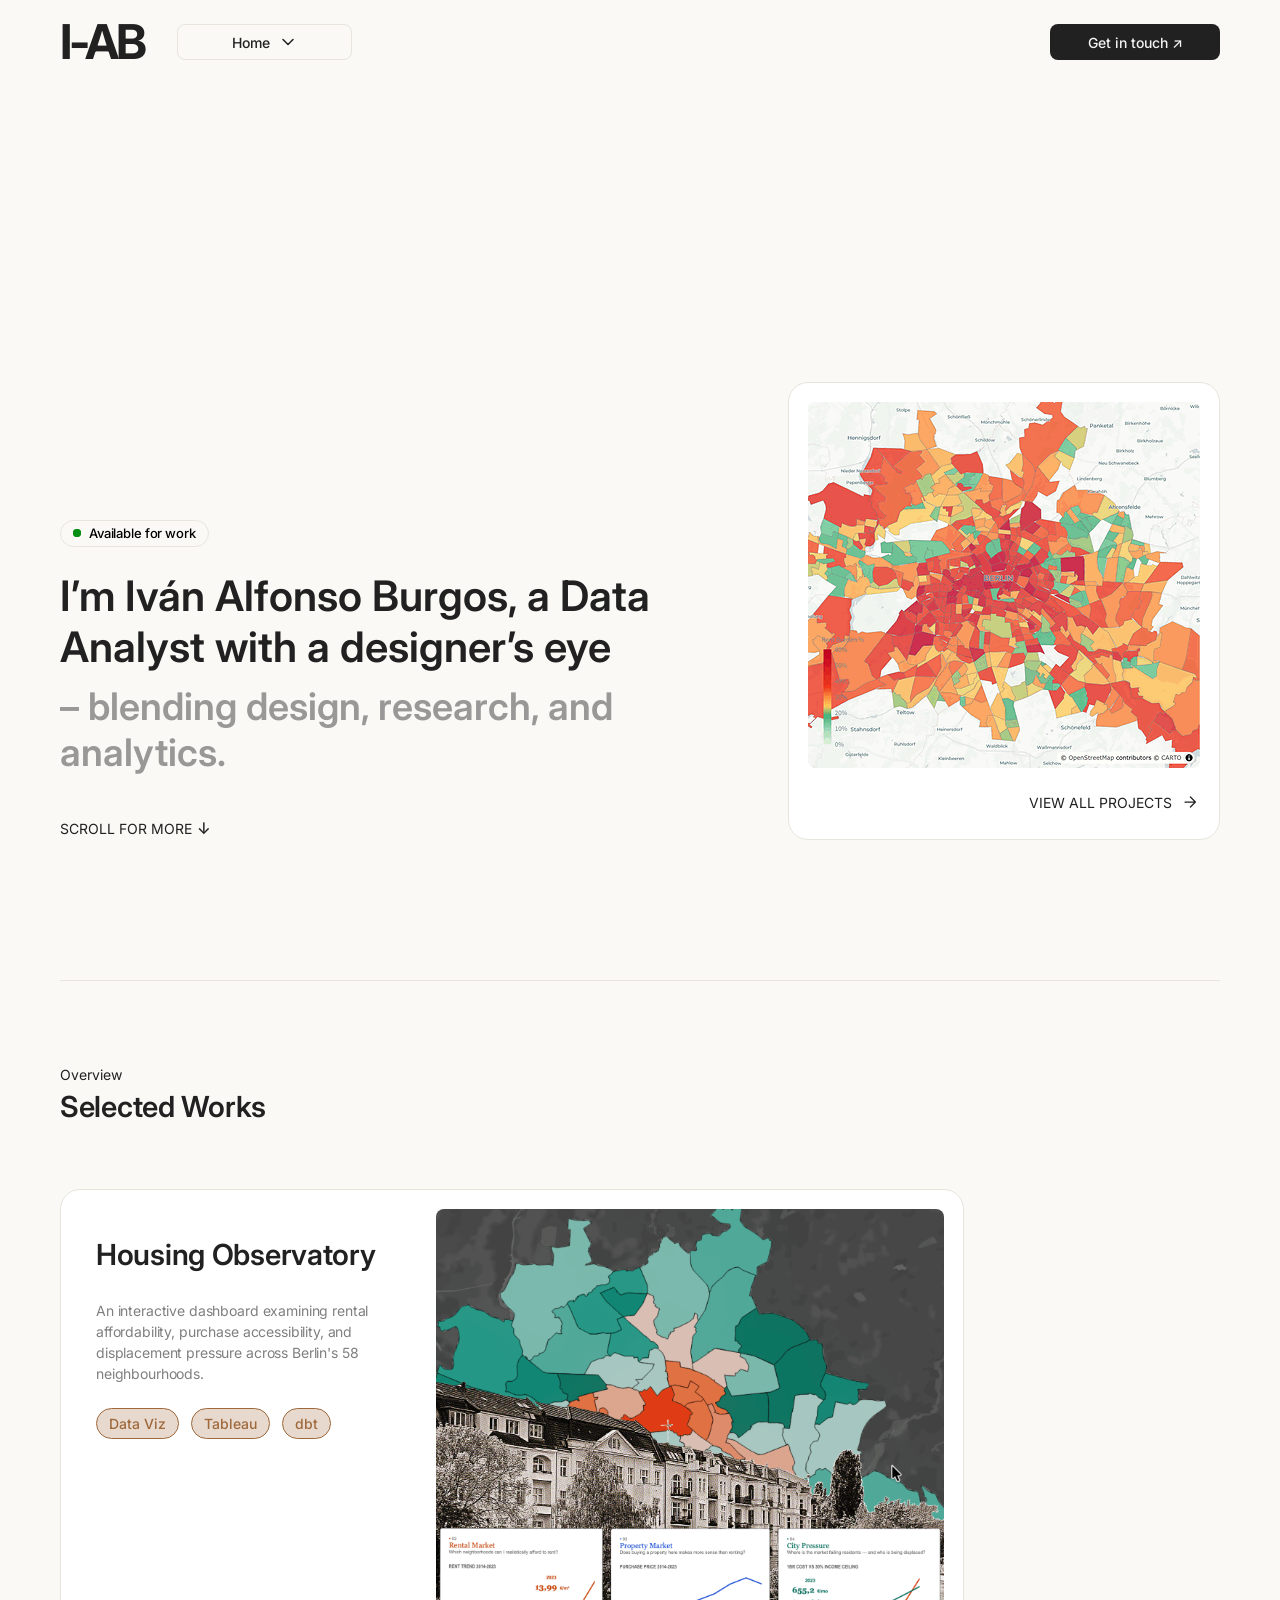
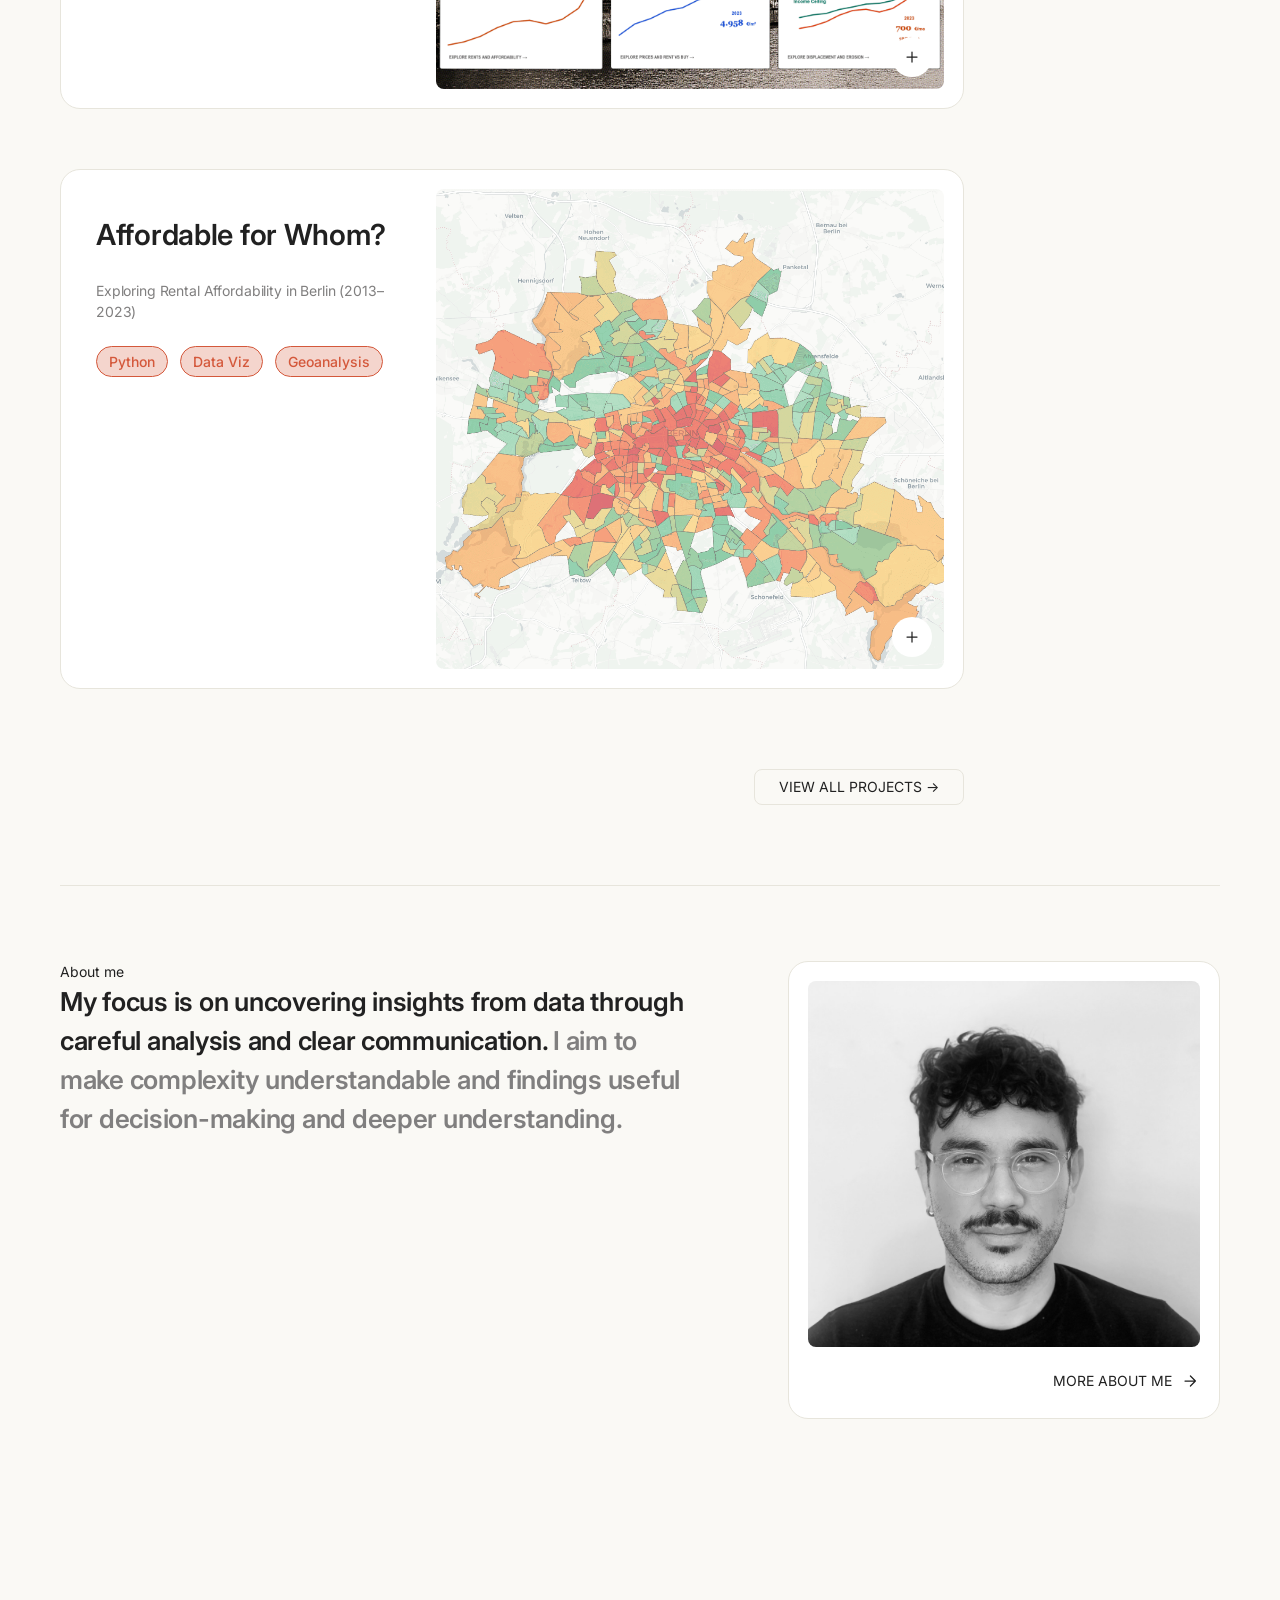
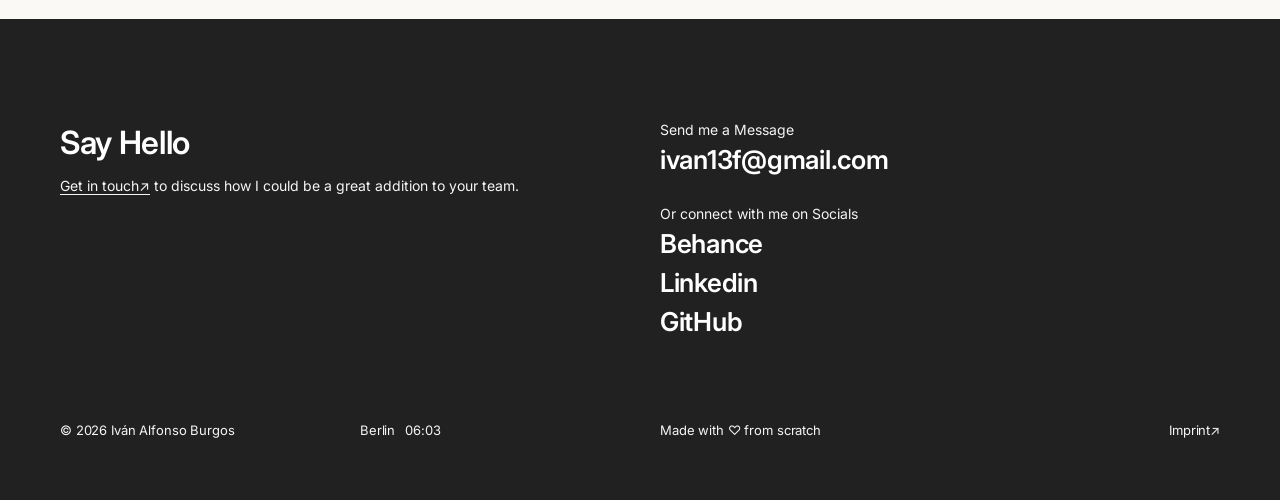
==== index.html @ 605e3576 "Replace the hero GIF with stills from the four data projects The new GIF is 392x366 to fit the hero " ====
<!doctype html>
<html lang="en">
<head>
  <meta charset="utf-8">
  <meta name="viewport" content="width=device-width, initial-scale=1">
  <title>I-AB — Iván Alfonso Burgos</title>
  <meta name="description" content="Portfolio of Iván Alfonso Burgos, a Data Analyst with a designer’s eye — blending design, research, and analytics.">
  <meta property="og:title" content="I-AB — Iván Alfonso Burgos">
  <meta property="og:description" content="Data Analyst with a designer’s eye — blending design, research, and analytics.">
  <meta property="og:image" content="https://www.ivan-alfonsoburgos.com/assets/img/og-image.png">
  <meta name="twitter:card" content="summary_large_image">
  <link rel="icon" href="assets/img/favicon-light.png" media="(prefers-color-scheme: light)">
  <link rel="icon" href="assets/img/favicon-dark.png" media="(prefers-color-scheme: dark)">
  <link rel="apple-touch-icon" href="assets/img/apple-touch-icon.png">
  <link rel="preconnect" href="https://fonts.googleapis.com">
  <link rel="preconnect" href="https://fonts.gstatic.com" crossorigin>
  <link rel="stylesheet" href="https://fonts.googleapis.com/css2?family=Inter:wght@400;500;600;700&display=swap">
  <link rel="stylesheet" href="css/style.css">
  <script>document.documentElement.classList.add("js")</script>
</head>
<body data-page="home" data-nav-appear>
  <div data-nav></div>

  <main>
    <!-- Hero -->
    <section class="wrap hero" aria-label="Introduction">
      <div class="hero__row">
        <div class="hero__text">
          <p class="available" data-appear="down"><span class="available__dot" aria-hidden="true"></span>Available for work</p>

          <div class="hero__copy" data-appear="right">
            <h1 class="t-display">I’m Iván Alfonso Burgos, a Data Analyst with a designer’s eye</h1>
            <p class="ticker" data-ticker>
              <span class="ticker__line">– blending design, research, and analytics.</span>
              <span class="ticker__line">– eager to apply my diverse skillset.</span>
              <span class="ticker__line">– equal parts detail-oriented and big-picture thinker.</span>
              <span class="ticker__line">– passionate about transforming data into visual insights.</span>
            </p>
          </div>

          <a class="scroll-hint" href="#works" data-appear="right"><span>Scroll for more</span><span aria-hidden="true">↓</span></a>
        </div>

        <a class="link-card" href="works.html" data-appear="up">
          <div class="link-card__media">
            <img src="assets/img/hero-projects.gif" alt="Animated preview of project screens" width="392" height="366">
          </div>
          <span class="link-card__label">View all projects
            <svg class="icon" viewBox="0 0 24 24" fill="none" aria-hidden="true"><path d="M6 12h12.5m0 0-6-6m6 6-6 6" stroke="currentColor" stroke-width="1.5" stroke-linecap="round" stroke-linejoin="round"/></svg>
          </span>
        </a>
      </div>
    </section>

    <div class="wrap home-sections" id="works">
      <hr class="rule">

      <!-- Selected works (cards come from js/projects.js) -->
      <section class="home-works" aria-labelledby="works-title">
        <div class="section-title">
          <p class="t-small">Overview</p>
          <h2 class="t-h2" id="works-title">Selected Works</h2>
        </div>
        <div class="project-list" data-project-list></div>
        <div class="project-list__more"><a class="btn btn--outline" href="works.html">View all projects →</a></div>
      </section>

      <!-- About teaser -->
      <section class="home-about" aria-labelledby="about-title">
        <hr class="rule">
        <div class="home-about__row">
          <div class="home-about__text" data-reveal>
            <p class="t-small" id="about-title">About me</p>
            <p class="t-lead c-muted"><span class="c-ink">My focus is on uncovering insights from data through careful analysis and clear communication.</span> I aim to make complexity understandable and findings useful for decision-making and deeper understanding.</p>
          </div>
          <a class="link-card" href="about.html" data-reveal="left">
            <div class="link-card__media">
              <img src="assets/img/about-card.jpg" alt="Iván at work" width="1024" height="932" loading="lazy">
            </div>
            <span class="link-card__label">More about me
              <svg class="icon" viewBox="0 0 24 24" fill="none" aria-hidden="true"><path d="M6 12h12.5m0 0-6-6m6 6-6 6" stroke="currentColor" stroke-width="1.5" stroke-linecap="round" stroke-linejoin="round"/></svg>
            </span>
          </a>
        </div>
      </section>
    </div>
  </main>

  <div data-footer></div>

  <script src="js/projects.js"></script>
  <script src="js/site.js"></script>
</body>
</html>
---- css/style.css ----
/* ==========================================================================
   I-AB portfolio — rebuilt from the Framer site
   Breakpoints match Framer: desktop ≥1024 · tablet 810–1023 · phone <810
   ========================================================================== */

:root {
  /* Colour tokens (taken from the Framer project) */
  --bg: #faf9f5;
  --surface: #ffffff;
  --ink: #212121;
  --muted: #807f7f;
  --soft: #999897;
  --line: #e7e5dc;
  --hover: #f1efe9;
  --active: #f2f0ea;
  --fact: #f4f4f4;
  --trigger-hover: #f5f5f5;
  --footer: #212121;
  --footer-ink: #f5f5f5;
  --green: #058f13;

  /* Layout */
  --max: 1440px;
  --gutter: 60px;
  --nav-h: 84px;

  /* Motion — the exact curves Framer uses on this site */
  --ease-appear: cubic-bezier(0.44, 0, 0.56, 1); /* page-load slide-ins, 0.6s */
  --ease-reveal: cubic-bezier(0.12, 0.23, 0.5, 1); /* scroll reveals, 0.8s */
  --ease-spring: cubic-bezier(0.34, 1.4, 0.64, 1); /* ≈ spring {duration .4, bounce .2} */

  --shadow-card:
    0.3px 0.3px 0.43px -1.25px rgba(0, 0, 0, 0.18),
    1.14px 1.14px 1.62px -2.5px rgba(0, 0, 0, 0.16),
    5px 5px 7.07px -3.75px rgba(0, 0, 0, 0.06);
  --shadow-card-lg:
    0.59px 0.3px 0.66px -0.75px rgba(0, 0, 0, 0.18),
    1.61px 0.81px 1.8px -1.5px rgba(0, 0, 0, 0.18),
    3.54px 1.77px 3.96px -2.25px rgba(0, 0, 0, 0.17),
    7.87px 3.93px 8.8px -3px rgba(0, 0, 0, 0.14),
    20px 10px 22.36px -3.75px rgba(0, 0, 0, 0.06);
  --shadow-menu: 0 10px 20px rgba(0, 0, 0, 0.05);

  --font: "Inter", "Inter Placeholder", system-ui, -apple-system, "Segoe UI", sans-serif;
  --serif: Georgia, "Times New Roman", serif;
}

@media (max-width: 1023.98px) {
  :root { --gutter: 30px; }
}
@media (max-width: 809.98px) {
  :root { --gutter: 16px; }
}

/* ---------- Base ---------- */
*,
*::before,
*::after { box-sizing: border-box; }

/* clip (not hidden) so off-screen reveal start positions never widen the page and sticky still works */
html { -webkit-text-size-adjust: 100%; scroll-behavior: smooth; overflow-x: clip; }
body {
  margin: 0;
  background: var(--bg);
  color: var(--ink);
  font-family: var(--font);
  font-size: 16px;
  line-height: 1.5;
  -webkit-font-smoothing: antialiased;
  -moz-osx-font-smoothing: grayscale;
  overflow-x: clip;
}
/* height: auto keeps proportions when max-width shrinks an image that has width/height attributes */
img, video { display: block; max-width: 100%; height: auto; }
[hidden] { display: none !important; }
a { color: inherit; }
p, h1, h2, h3, h4, ul, ol { margin: 0; }
button { font: inherit; color: inherit; }
:focus-visible { outline: 2px solid var(--ink); outline-offset: 3px; border-radius: 4px; }

.wrap {
  width: 100%;
  max-width: var(--max);
  margin: 0 auto;
  padding: 0 var(--gutter);
}
.sr-only {
  position: absolute; width: 1px; height: 1px; padding: 0; margin: -1px;
  overflow: hidden; clip: rect(0 0 0 0); white-space: nowrap; border: 0;
}

/* ---------- Type scale ---------- */
.t-display { font-size: 42px; line-height: 1.2; font-weight: 600; }
.t-page    { font-size: 32px; line-height: 1.5; font-weight: 600; letter-spacing: -0.01em; }
.t-h2      { font-size: 29px; line-height: 1.5; font-weight: 600; letter-spacing: -0.01em; }
.t-lead    { font-size: 26px; line-height: 1.5; font-weight: 600; letter-spacing: -0.01em; }
.t-body    { font-size: 16px; line-height: 1.5; }
.t-small   { font-size: 14px; line-height: 1.5; }
.t-xs      { font-size: 13px; line-height: 1.5; letter-spacing: -0.01em; }
.c-ink     { color: var(--ink); }
.c-muted   { color: var(--muted); }
.c-soft    { color: var(--soft); }

/* ---------- Buttons ---------- */
.btn {
  display: inline-flex;
  align-items: center;
  justify-content: center;
  gap: 8px;
  height: 36px;
  padding: 0 24px;
  border-radius: 8px;
  font-size: 14px;
  line-height: 1.5;
  text-decoration: none;
  white-space: nowrap;
  transition: background-color 0.25s ease, box-shadow 0.4s var(--ease-spring), color 0.25s ease;
}
.btn--dark { min-width: 170px; background: var(--ink); color: #f4f4f4; font-weight: 500; }
.btn--dark:hover { background: #3a3a3a; }
.btn--outline { border: 1px solid var(--line); color: var(--ink); background: transparent; text-transform: uppercase; }
.btn--outline:hover { background: var(--surface); }
.btn--lg { height: 50px; }
.btn .icon { width: 20px; height: 20px; flex: none; }

.chips { display: flex; flex-wrap: wrap; gap: 12px; }
.chip {
  display: inline-flex;
  align-items: center;
  padding: 4px 12px;
  border-radius: 16px;
  border: 1px solid var(--accent);
  background: color-mix(in srgb, var(--accent) 25%, transparent);
  color: var(--accent);
  font-size: 14px;
  line-height: 1.5;
  font-weight: 500;
  white-space: nowrap;
}

/* ==========================================================================
   NAV — two levels: (Home · About · Selected Works) › (project)
   ========================================================================== */
.nav {
  position: fixed;
  inset: 0 0 auto 0;
  z-index: 50;
  background: var(--bg);
}
.nav__inner {
  max-width: var(--max);
  margin: 0 auto;
  height: var(--nav-h);
  padding: 0 var(--gutter);
  display: flex;
  align-items: center;
  justify-content: space-between;
  gap: 24px;
}
.nav__left { display: flex; align-items: center; gap: 30px; min-width: 0; }
.logo {
  font-size: 48px;
  line-height: 1;
  font-weight: 700;
  letter-spacing: -0.06em;
  text-decoration: none;
  color: var(--ink);
  padding-right: 3px;
}
.crumbs { display: flex; align-items: center; gap: 10px; min-width: 0; }
.crumb-sep { width: 20px; height: 20px; color: var(--muted); transform: rotate(-90deg); flex: none; }

.dd { position: relative; }
.dd__trigger {
  display: inline-flex;
  align-items: center;
  justify-content: center;
  gap: 8px;
  height: 36px;
  min-width: 175px;
  padding: 4px 24px;
  border: 0.5px solid var(--line);
  border-radius: 8px;
  background: var(--bg);
  font-size: 14px;
  line-height: 1.5;
  font-weight: 500;
  color: var(--ink);
  cursor: pointer;
  white-space: nowrap;
  transition: background-color 0.2s ease;
}
.dd--project .dd__trigger { min-width: 235px; }
.dd__trigger:hover,
.dd.is-open .dd__trigger { background: var(--trigger-hover); }
.dd__label { overflow: hidden; text-overflow: ellipsis; }
.dd__chev { width: 20px; height: 20px; flex: none; transition: transform 0.45s var(--ease-spring); }
.dd.is-open .dd__chev { transform: rotate(180deg); }

/* The panel sits 10px under the trigger; its padding-top is an invisible
   hover bridge so the menu doesn't close while the pointer travels down. */
.dd__panel {
  position: absolute;
  top: 100%;
  left: 0;
  min-width: 100%;
  padding-top: 10px;
  opacity: 0;
  visibility: hidden;
  transform: translateY(-4px);
  transform-origin: 50% 0;
  transition: opacity 0.25s ease, transform 0.3s var(--ease-appear), visibility 0s linear 0.3s;
  z-index: 2;
}
.dd.is-open .dd__panel {
  opacity: 1;
  visibility: visible;
  transform: none;
  transition: opacity 0.25s ease, transform 0.3s var(--ease-appear), visibility 0s;
}
.dd__menu {
  display: flex;
  flex-direction: column;
  gap: 16px;
  padding: 24px 16px;
  border-radius: 10px;
  background: var(--surface);
  box-shadow: var(--shadow-menu);
}
.dd--project .dd__menu { gap: 10px; padding: 16px 8px; }
.dd__item {
  display: flex;
  align-items: center;
  justify-content: center;
  min-height: 36px;
  padding: 4px 12px;
  border-radius: 8px;
  font-size: 14px;
  line-height: 1.5;
  font-weight: 500;
  text-align: center;
  text-decoration: none;
  color: var(--ink);
  background: var(--surface);
  transition: background-color 0.2s ease;
}
.dd__item:hover { background: var(--bg); }
.dd__item[aria-current="page"] { background: var(--active); }
/* Project sub-list inside the first dropdown: only used on phones */
.dd__sub { display: none; }

@media (max-width: 809.98px) {
  .nav__cta, .crumb-sep, .dd--project { display: none; }
  .nav__inner { padding: 0 16px; }
  .crumbs { margin-left: auto; }
  .nav__left { flex: 1; justify-content: space-between; gap: 12px; }
  .dd--main .dd__panel { left: auto; right: 0; }
  .dd__sub {
    display: flex;
    flex-direction: column;
    gap: 6px;
    margin-top: -4px;
    padding-top: 12px;
    border-top: 1px solid var(--line);
  }
  .dd__sub .dd__item { min-height: 32px; font-weight: 400; color: var(--muted); }
  .dd__sub .dd__item[aria-current="page"] { color: var(--ink); font-weight: 500; }
  .dd--main .dd__menu { min-width: 230px; }
}

/* ==========================================================================
   Motion: page-load "appear" and scroll "reveal"
   Only active when JS runs (html.js) so content never hides without it.
   ========================================================================== */
.js [data-appear] {
  opacity: 0.001;
  transition: opacity 0.6s var(--ease-appear), transform 0.6s var(--ease-appear);
}
.js [data-appear="down"] { transform: translateY(-150px); }  /* falls in from above */
.js [data-appear="right"] { transform: translateX(-150px); } /* slides in from the left */
.js [data-appear="up"] { transform: translateY(150px); opacity: 1; } /* rises from below, no fade */
.js [data-appear].is-in { opacity: 1; transform: none; }

.js [data-reveal] {
  opacity: 0;
  transform: translateY(150px);
  transition: opacity 0.8s var(--ease-reveal), transform 0.8s var(--ease-reveal);
}
.js [data-reveal="left"] { transform: translateX(150px); }
.js [data-reveal].is-in { opacity: 1; transform: none; }

@media (prefers-reduced-motion: reduce) {
  html { scroll-behavior: auto; }
  .js [data-appear], .js [data-reveal] { opacity: 1 !important; transform: none !important; transition: none !important; }
  *, *::before, *::after { animation-duration: 0.001ms !important; animation-iteration-count: 1 !important; }
}

/* ==========================================================================
   HOME
   ========================================================================== */
.hero {
  min-height: 100vh;
  min-height: 100svh;
  display: flex;
  align-items: flex-end;
  padding-top: calc(var(--nav-h) + 40px);
  padding-bottom: 60px;
}
.hero__row {
  display: flex;
  align-items: flex-end;
  justify-content: space-between;
  gap: 40px;
  width: 100%;
}
.hero__text { display: flex; flex-direction: column; gap: 24px; flex: 0 1 653px; min-width: 0; }
.hero__copy { display: flex; flex-direction: column; gap: 12px; }

.available {
  display: inline-flex;
  align-items: center;
  gap: 8px;
  align-self: flex-start;
  padding: 3px 12px;
  border: 1px solid var(--line);
  border-radius: 20px;
  font-size: 13px;
  line-height: 1.5;
  font-weight: 500;
  letter-spacing: -0.01em;
  color: #000;
}
.available__dot { position: relative; width: 8px; height: 8px; flex: none; }
.available__dot::before,
.available__dot::after {
  content: "";
  position: absolute;
  inset: 0;
  border-radius: 50%;
  background: var(--green);
}
/* Framer loop: scale 1→2, opacity 1→.1 over 1s linear, then a .3s pause */
.available__dot::after { animation: pulse 1.3s linear infinite; }
@keyframes pulse {
  0%   { transform: scale(1); opacity: 1; }
  77%  { transform: scale(2); opacity: 0.1; }
  100% { transform: scale(2); opacity: 0.1; }
}

/* Rotating tagline. Lines hold for 4s, then the next springs up into place. */
.ticker {
  position: relative;
  min-height: 108px;
  font-size: 38px;
  line-height: 1.2;
  font-weight: 600;
  color: var(--soft);
}
.js .ticker { overflow: hidden; } /* lines slide inside the box instead of over the heading */
.ticker__line + .ticker__line { display: none; } /* without JS: first line only */
.js .ticker__line {
  display: block;
  position: absolute;
  inset: 0 0 auto 0;
  opacity: 0;
  transform: translateY(100%);
  transition: transform 0.5s var(--ease-spring), opacity 0.4s ease;
}
.js .ticker__line.is-active { opacity: 1; transform: none; }
.js .ticker__line.is-leaving { opacity: 0; transform: translateY(-100%); }
.js .ticker__line.no-anim { transition: none; }

.scroll-hint {
  display: inline-flex;
  align-self: flex-start;
  align-items: center;
  gap: 5px;
  font-size: 14px;
  text-transform: uppercase;
  text-decoration: none;
  color: var(--ink);
}
.scroll-hint span:last-child { font-size: 16px; font-weight: 500; }

/* White "link card": hero → works, about → about page */
.link-card {
  display: flex;
  flex-direction: column;
  align-items: flex-end;
  gap: 16px;
  width: 100%;
  max-width: 432px;
  padding: 19px;
  border: 1px solid var(--line);
  border-radius: 20px;
  background: var(--surface);
  text-decoration: none;
  color: var(--ink);
  transition: box-shadow 0.4s var(--ease-spring);
}
.link-card:hover { box-shadow: var(--shadow-card-lg); }
.link-card__media {
  width: 100%;
  aspect-ratio: 392 / 366;
  border-radius: 8px;
  overflow: hidden;
  background: var(--fact);
}
.link-card__media img { width: 100%; height: 100%; object-fit: cover; }
.link-card__label {
  display: inline-flex;
  align-items: center;
  gap: 8px;
  height: 36px;
  font-size: 14px;
  text-transform: uppercase;
}
.link-card__label .icon { width: 20px; height: 20px; transition: transform 0.4s var(--ease-spring); }
.link-card:hover .link-card__label .icon { transform: translateX(3px); }

.rule { height: 1px; background: var(--line); border: 0; margin: 0; }

.home-sections { padding-top: 80px; }
.home-works { padding-top: 83px; }
.section-title { display: flex; flex-direction: column; }
.section-title .t-small { color: var(--ink); }
.project-list {
  display: flex;
  flex-direction: column;
  gap: 60px;
  max-width: 904px;
  margin-top: 60px;
}
.project-list__more { display: flex; justify-content: flex-end; max-width: 904px; margin-top: 80px; }

.home-about { display: flex; flex-direction: column; gap: 75px; padding: 80px 0 200px; }
.home-about__row { display: flex; justify-content: space-between; gap: 40px; align-items: flex-start; }
.home-about__text { flex: 0 1 633px; }
.home-about__text .t-small { color: var(--ink); }
.home-about .link-card { flex: none; }

/* ---------- Project card (Home + Works) ---------- */
.pcard { display: block; text-decoration: none; color: var(--ink); }
.pcard__box {
  display: flex;
  gap: 10px;
  height: 520px;
  padding: 19px;
  border: 1px solid var(--line);
  border-radius: 20px;
  background: var(--surface);
  transition: box-shadow 0.4s var(--ease-spring);
}
.pcard:hover .pcard__box { box-shadow: var(--shadow-card); }
.pcard__info {
  flex: 0 0 346px;
  display: flex;
  flex-direction: column;
  gap: 24px;
  padding: 24px 16px;
}
.pcard__head { display: flex; flex-direction: column; gap: 24px; }
.pcard__desc { font-size: 14px; letter-spacing: -0.01em; color: var(--muted); }
.pcard__media {
  position: relative;
  flex: 1 1 auto;
  min-width: 0;
  border-radius: 8px;
  overflow: hidden;
  background: var(--fact);
}
.pcard__media img { width: 100%; height: 100%; object-fit: cover; }
.plus {
  position: absolute;
  right: 12px;
  bottom: 12px;
  display: grid;
  place-items: center;
  width: 40px;
  height: 40px;
  border-radius: 50%;
  background: var(--surface);
  transition: transform 0.4s var(--ease-spring);
}
.plus svg { width: 20px; height: 20px; }
.pcard:hover .plus { transform: rotate(90deg); }

/* ==========================================================================
   Simple pages: Works, About, Imprint
   ========================================================================== */
.page { padding-top: calc(var(--nav-h) + 109px); padding-bottom: 120px; }

.works-list { display: flex; flex-direction: column; gap: 60px; margin-top: 80px; max-width: 904px; }

.about-hero { display: flex; gap: 40px; align-items: flex-start; }
.about-hero__text { flex: 1 1 0; display: flex; flex-direction: column; gap: 24px; min-width: 0; }
.about-hero__photo { flex: 1 1 0; min-width: 0; aspect-ratio: 633 / 400; border-radius: 16px; overflow: hidden; }
.about-hero__photo img { width: 100%; height: 100%; object-fit: cover; }
.about-row { display: flex; gap: 40px; align-items: flex-start; margin-top: 80px; }
.faq { flex: 0 1 585px; display: flex; flex-direction: column; gap: 20px; min-width: 0; }
.acc {
  border: 1px solid var(--line);
  border-radius: 16px;
  background: var(--surface);
  transition: background-color 0.25s ease;
}
.acc:not(.is-open):hover { background: var(--hover); }
.acc__head {
  display: flex;
  align-items: center;
  gap: 10px;
  width: 100%;
  padding: 24px;
  border: 0;
  background: none;
  text-align: left;
  font-size: 20px;
  line-height: 1.5;
  font-weight: 600;
  letter-spacing: -0.01em;
  cursor: pointer;
}
.acc__head span { flex: 1; }
.acc__chev { width: 24px; height: 24px; flex: none; transform: rotate(180deg); transition: transform 0.45s var(--ease-spring); }
.acc.is-open .acc__chev { transform: none; }
.acc__body {
  display: grid;
  grid-template-rows: 0fr;
  transition: grid-template-rows 0.45s var(--ease-spring);
}
.acc.is-open .acc__body { grid-template-rows: 1fr; }
.acc__body > div { overflow: hidden; }
.acc__body p { padding: 0 24px 24px; margin-top: -4px; color: var(--muted); }
.about-cta {
  flex: 1 1 0;
  align-self: stretch;
  display: flex;
  align-items: center;
  min-height: 402px;
  padding: 48px;
  border: 1px solid var(--line);
  border-radius: 16px;
}

.imprint-row { display: flex; gap: 40px; align-items: flex-start; margin-top: 80px; }
.imprint-card {
  flex: 0 0 300px;
  padding: 24px;
  border: 1px solid var(--line);
  border-radius: 16px;
  background: var(--surface);
  font-size: 14px;
}
.imprint-card p + p { margin-top: 12px; }
.imprint-text { flex: 0 1 600px; font-size: 14px; letter-spacing: -0.01em; color: var(--muted); }
.imprint-text p + p { margin-top: 1.5em; }
.imprint-text strong { color: var(--ink); font-weight: 600; }

/* ==========================================================================
   CASE STUDY
   ========================================================================== */
.case {
  --side-w: 299px;
  --case-gap: 40px;
  --case-top: 122px; /* where the sidebar and hero start, below the fixed nav */
  --case-bottom: 24px; /* gap between their lower edge and the bottom of the window */
  --hero-ratio: 966 / 746; /* hero shape in the stacked layout, below 1024px */
  /* On desktop the sidebar and hero share this height: from --case-top to just above the bottom
     of the window. On very tall windows it stops at a square hero (or 746px on narrow ones), to
     limit how much gets cropped. --case-h is set by site.js when the sidebar's content needs more. */
  --side-h: var(--case-h, min(100svh - var(--case-top) - var(--case-bottom), max(100cqw - var(--side-w) - var(--case-gap), 746px)));
  container-type: inline-size; /* lets the sidebar and hero size themselves from this box's width (cqw) */
  max-width: var(--max);
  margin: 0 auto;
  padding: var(--case-top) var(--gutter) 0;
  display: flex;
  gap: var(--case-gap);
  align-items: flex-start;
}
.case-side {
  flex: 0 0 var(--side-w);
  min-width: 0; /* never let long labels widen it, or the hero would shrink */
  height: var(--side-h);
  position: sticky;
  /* on windows too short for its content, it rises just enough to keep the live button visible */
  top: min(var(--case-top), 100svh - var(--side-h) - var(--case-bottom));
  display: flex;
  flex-direction: column;
  gap: 20px;
}
/* The title card and live button fit their content; the section index takes the space between
   them. If that's too little for all its links, the index scrolls inside its card, with a
   scrollbar that stays visible so the hidden links can be found. */
.case-side > * { flex: none; }
.case-side > .toc { flex: 1 1 auto; min-height: 116px; overflow-y: auto; }
.case-side > .toc::-webkit-scrollbar { width: 6px; }
.case-side > .toc::-webkit-scrollbar-thumb { background: var(--line); border-radius: 3px; }
.case-side > .toc::-webkit-scrollbar-track { margin: 16px 0; }
@supports not selector(::-webkit-scrollbar) {
  .case-side > .toc { scrollbar-width: thin; scrollbar-color: var(--line) transparent; }
}
.case-side > .live-btn { margin-top: auto; }
.case-card,
.toc {
  border: 1px solid var(--line);
  border-radius: 16px;
  background: var(--surface);
  padding: 23px; /* 24px inside the 1px border, like Framer */
}
.case-card { display: flex; flex-direction: column; gap: 24px; }
.case-card h1 { font-size: 29px; line-height: 1.2; font-weight: 600; letter-spacing: -0.01em; }
.case-card p { margin-top: 24px; color: var(--muted); }
.toc { display: flex; flex-direction: column; gap: 4px; }
.toc a {
  flex: none;
  display: flex;
  align-items: center;
  min-height: 32px;
  padding: 4px 12px 4px 22px;
  border-radius: 4px;
  text-decoration: none;
  transition: background-color 0.3s ease, font-weight 0.3s ease;
}
.toc a:hover { background: var(--hover); }
.toc a.is-active { background: var(--active); font-weight: 600; }
.live-btn {
  display: flex;
  align-items: center;
  justify-content: center;
  height: 48px;
  padding: 2px 24px;
  border: 1px solid var(--accent);
  border-radius: 8px;
  background: color-mix(in srgb, var(--accent) 25%, transparent);
  color: var(--accent);
  font-weight: 600;
  text-decoration: none;
  transition: background-color 0.25s ease;
}
.live-btn:hover { background: color-mix(in srgb, var(--accent) 35%, transparent); }

.case-content { flex: 1 1 0; min-width: 0; display: flex; flex-direction: column; gap: 80px; }
.cs-hero { width: 100%; height: var(--side-h); border-radius: 16px; overflow: hidden; background: var(--fact); }
.cs-hero img, .cs-hero video { width: 100%; height: 100%; object-fit: cover; }
.facts {
  display: grid;
  grid-template-columns: repeat(4, minmax(0, 1fr));
  gap: 16px;
  padding: 12px 24px;
  border: 1px solid var(--line);
  border-radius: 8px;
  background: var(--fact);
}
.facts dt { font-size: 13px; line-height: 1.5; }
.facts dd { margin: 4px 0 0; font-size: 14px; color: var(--muted); }

.cs-sections { display: flex; flex-direction: column; gap: 120px; }
.cs-section { display: flex; flex-direction: column; gap: 40px; scroll-margin-top: 120px; }
.cs-section--tight { gap: 20px; }
.cs-section--mid { gap: 60px; }
.cs-section--loose { gap: 80px; }
.stack { display: flex; flex-direction: column; gap: 20px; }
.stack--40 { gap: 40px; }
.concepts { display: flex; flex-direction: column; gap: 60px; }
.inset-img { width: min(374px, 100%); padding-left: 24px; }
.cs-media--link { display: block; }
.cs-head { display: flex; flex-direction: column; max-width: 628px; }
.cs-head .eyebrow { font-size: 14px; }
.cs-head h2 { font-size: 26px; line-height: 1.5; font-weight: 600; letter-spacing: -0.01em; }
.prose { max-width: 628px; }
.prose > * + * { margin-top: 12px; }
.prose ul { padding-left: 20px; list-style: disc; }
.prose strong { font-weight: 600; }
.cs-media { width: 100%; border-radius: 16px; overflow: hidden; }
.cs-media img, .cs-media video { width: 100%; height: auto; }
.zoomable { cursor: zoom-in; }

.cols-3 { display: grid; grid-template-columns: repeat(3, minmax(0, 1fr)); gap: 40px; align-items: start; }
.cols-2 { display: grid; grid-template-columns: repeat(2, minmax(0, 1fr)); gap: 40px; }
.cols-2--tight { gap: 20px; }

.persona {
  display: flex;
  flex-direction: column;
  gap: 50px;
  min-height: 394px;
  padding: 24px;
  border-radius: 20px;
  background: var(--accent);
  color: #f5f5f5;
}
.persona__num {
  display: grid;
  place-items: center;
  width: 33px;
  height: 33px;
  border: 1px solid rgba(245, 245, 245, 0.6);
  border-radius: 50%;
  font-size: 14px;
}
.persona__name { font-family: var(--serif); font-size: 27px; line-height: 1.5; font-weight: 400; letter-spacing: -0.01em; margin-top: 8px; }
.persona__desc { font-size: 14px; }
.persona__q { font-size: 20px; line-height: 1.5; }

.callout {
  display: flex;
  align-items: center;
  gap: 24px;
  max-width: 628px;
  padding: 24px 20px;
  border: 0.5px solid var(--line);
  border-radius: 16px;
}
.callout img { width: 60px; height: 60px; flex: none; }

.tile {
  display: flex;
  flex-direction: column;
  gap: 12px;
  padding: 24px;
  border: 1px solid var(--tile-border, var(--line));
  border-radius: 20px;
  background: var(--tile-bg, var(--fact));
}
.tile h3, .tile p { margin: 0; }
.tile__title { font-size: 18px; line-height: 1.5; font-weight: 600; letter-spacing: -0.01em; }
.tile__big { font-size: 29px; line-height: 1.5; font-weight: 600; letter-spacing: -0.01em; }
.tile__q { font-size: 23px; line-height: 1.5; font-weight: 600; letter-spacing: -0.01em; }
.tile--drs { gap: 16px; min-height: 239px; }

.note {
  padding: 24px;
  border: 1px solid var(--line);
  border-radius: 16px;
  background: var(--surface);
}

.badge {
  display: grid;
  place-items: center;
  width: 30px;
  height: 30px;
  flex: none;
  border-radius: 50%;
  background: var(--accent);
  color: #fff;
  font-size: 14px;
}
.badge--lg { width: 33px; height: 33px; }
.steps { display: flex; flex-direction: column; gap: 40px; max-width: 628px; }
.step { display: flex; gap: 30px; align-items: flex-start; }
.step .prose > * + * { margin-top: 12px; }

.annotated { position: relative; width: min(564px, 100%); }
.annotated img { width: 100%; height: auto; }
.annotated .badge { position: absolute; transform: translate(-50%, -50%); box-shadow: 0 0 0 3px rgba(255, 255, 255, 0.6); }

.arc { display: flex; flex-direction: column; gap: 8px; max-width: 628px; }
.arc__row { display: flex; align-items: center; gap: 16px; padding: 12px; }
.arc__num {
  display: grid;
  place-items: center;
  width: 60px;
  height: 60px;
  flex: none;
  border: 1px solid var(--line);
  border-radius: 50%;
  font-size: 29px;
  font-weight: 600;
}

.concept { display: flex; flex-direction: column; gap: 40px; }
.concept__row { display: grid; grid-template-columns: repeat(2, minmax(0, 1fr)); gap: 40px; align-items: start; }
.concept__row--center { align-items: center; }
.concept__img { width: 100%; height: auto; max-height: 396px; object-fit: contain; object-position: 50% 0; }

/* ---------- More projects carousel ---------- */
.more { max-width: var(--max); margin: 0 auto; padding: 120px var(--gutter); }
.more__head { display: flex; align-items: center; justify-content: space-between; gap: 16px; }
.more__arrows { display: flex; gap: 8px; }
.more__arrows button {
  display: grid;
  place-items: center;
  width: 40px;
  height: 40px;
  border: 1px solid var(--line);
  border-radius: 50%;
  background: var(--surface);
  cursor: pointer;
  transition: opacity 0.2s ease, background-color 0.2s ease;
}
.more__arrows button:hover { background: var(--hover); }
.more__arrows button:disabled { opacity: 0.35; cursor: default; }
.more__arrows svg { width: 20px; height: 20px; }
.more__track {
  display: flex;
  gap: 40px;
  margin-top: 40px;
  overflow-x: auto;
  scroll-snap-type: x mandatory;
  scroll-behavior: smooth;
  scrollbar-width: none;
  padding-bottom: 10px;
}
.more__track::-webkit-scrollbar { display: none; }
.mcard {
  flex: 0 0 408px;
  scroll-snap-align: start;
  padding: 19px;
  border: 1px solid var(--line);
  border-radius: 20px;
  background: var(--surface);
  text-decoration: none;
  color: var(--ink);
  transition: box-shadow 0.45s var(--ease-spring), transform 0.45s var(--ease-spring);
}
.mcard:hover { box-shadow: var(--shadow-card); transform: translateY(-4px); }
.mcard__media { aspect-ratio: 368 / 459; border-radius: 8px; overflow: hidden; background: var(--fact); }
.mcard__media img { width: 100%; height: 100%; object-fit: cover; }
.mcard__info { display: flex; flex-direction: column; gap: 12px; padding: 24px 16px 12px; }
.mcard__info h3 { font-size: 27px; line-height: 1.5; font-weight: 600; letter-spacing: -0.01em; }
.mcard__info p { color: var(--muted); letter-spacing: -0.01em; }

/* ---------- Lightbox ---------- */
.lightbox {
  position: fixed;
  inset: 0;
  z-index: 100;
  display: grid;
  place-items: center;
  padding: 40px;
  background: rgba(33, 33, 33, 0.7);
  opacity: 0;
  visibility: hidden;
  transition: opacity 0.3s ease, visibility 0s linear 0.3s;
  cursor: zoom-out;
}
.lightbox.is-open { opacity: 1; visibility: visible; transition: opacity 0.3s ease; }
.lightbox img {
  max-width: min(1200px, 100%);
  max-height: 100%;
  border-radius: 16px;
  background: var(--surface);
  transform: scale(0.96);
  transition: transform 0.45s var(--ease-spring);
}
.lightbox.is-open img { transform: none; }

/* ==========================================================================
   FOOTER
   ========================================================================== */
.footer { background: var(--footer); color: var(--footer-ink); }
.footer__inner {
  max-width: var(--max);
  margin: 0 auto;
  padding: 100px var(--gutter) 60px;
  display: grid;
  grid-template-columns: repeat(4, minmax(0, 1fr));
  gap: 40px;
}
.footer a { text-decoration: none; transition: opacity 0.2s ease; }
.footer a:hover { opacity: 0.7; }
.footer__hello { grid-column: span 2; display: flex; flex-direction: column; gap: 8px; padding-bottom: 40px; align-self: start; }
.footer__hello h2 { color: #fff; }
.footer__hello a { text-decoration: underline; text-underline-offset: 3px; }
.footer__contact { grid-column: span 2; display: flex; flex-direction: column; gap: 24px; padding-bottom: 40px; }
.footer__contact .t-lead, .footer__contact .t-lead a { color: #fff; }
.footer__meta { font-size: 13px; line-height: 1.5; letter-spacing: -0.01em; }
.footer__meta--city { display: flex; gap: 10px; }
.footer__meta--right { text-align: right; }

/* ==========================================================================
   RESPONSIVE
   ========================================================================== */
@media (max-width: 1023.98px) {
  .case { flex-direction: column; padding-top: calc(var(--nav-h) + 16px); }
  .case-side { position: static; flex: none; width: 100%; height: auto; }
  .case-side > .toc { min-height: 0; overflow-y: visible; }
  .cs-hero { height: auto; aspect-ratio: var(--hero-ratio); }
  .case-content { width: 100%; }
  .case-card h1 { font-size: 29px; }
  .pcard__info { flex-basis: 300px; }
}

@media (max-width: 809.98px) {
  .t-display { font-size: 36px; }
  .ticker { font-size: 32px; }
  .t-page { font-size: 28px; }
  .t-lead, .cs-head h2 { font-size: 22px; }

  .hero { min-height: 0; padding-top: 200px; padding-bottom: 100px; }
  .hero__row { flex-direction: column; align-items: stretch; gap: 60px; }
  .hero__text { flex: none; }
  .link-card { max-width: none; }

  .project-list, .works-list { margin-top: 40px; gap: 40px; }
  .pcard__box { flex-direction: column; height: auto; gap: 0; }
  .pcard__media { order: -1; aspect-ratio: 4 / 3; flex: none; }
  .pcard__info { flex: none; padding: 24px 8px 8px; }
  .pcard__head { gap: 12px; }
  .project-list__more { margin-top: 40px; }

  .home-about { padding-bottom: 100px; gap: 40px; }
  .home-about__row { flex-direction: column; }
  .home-about__text { flex: none; }

  .page { padding-top: calc(var(--nav-h) + 60px); }
  .about-hero, .about-row, .imprint-row { flex-direction: column; }
  .about-hero__photo, .faq, .about-cta { flex: none; width: 100%; }
  .about-cta { min-height: 240px; padding: 32px 24px; }
  .imprint-card { flex: none; width: 100%; }

  .case { gap: 40px; padding-top: 100px; }
  .facts { grid-template-columns: repeat(2, minmax(0, 1fr)); row-gap: 12px; }
  .cs-sections { gap: 80px; }
  .cols-3, .cols-2, .concept__row { grid-template-columns: minmax(0, 1fr); gap: 20px; }
  .persona { min-height: 0; gap: 32px; }
  .step { gap: 16px; }

  .more { padding-top: 80px; padding-bottom: 80px; }
  .mcard { flex-basis: min(320px, 85vw); }

  .footer__inner { grid-template-columns: minmax(0, 1fr); padding-top: 80px; padding-bottom: 40px; row-gap: 12px; }
  .footer__hello, .footer__contact { grid-column: auto; }
  .footer__meta--right { text-align: left; }
}
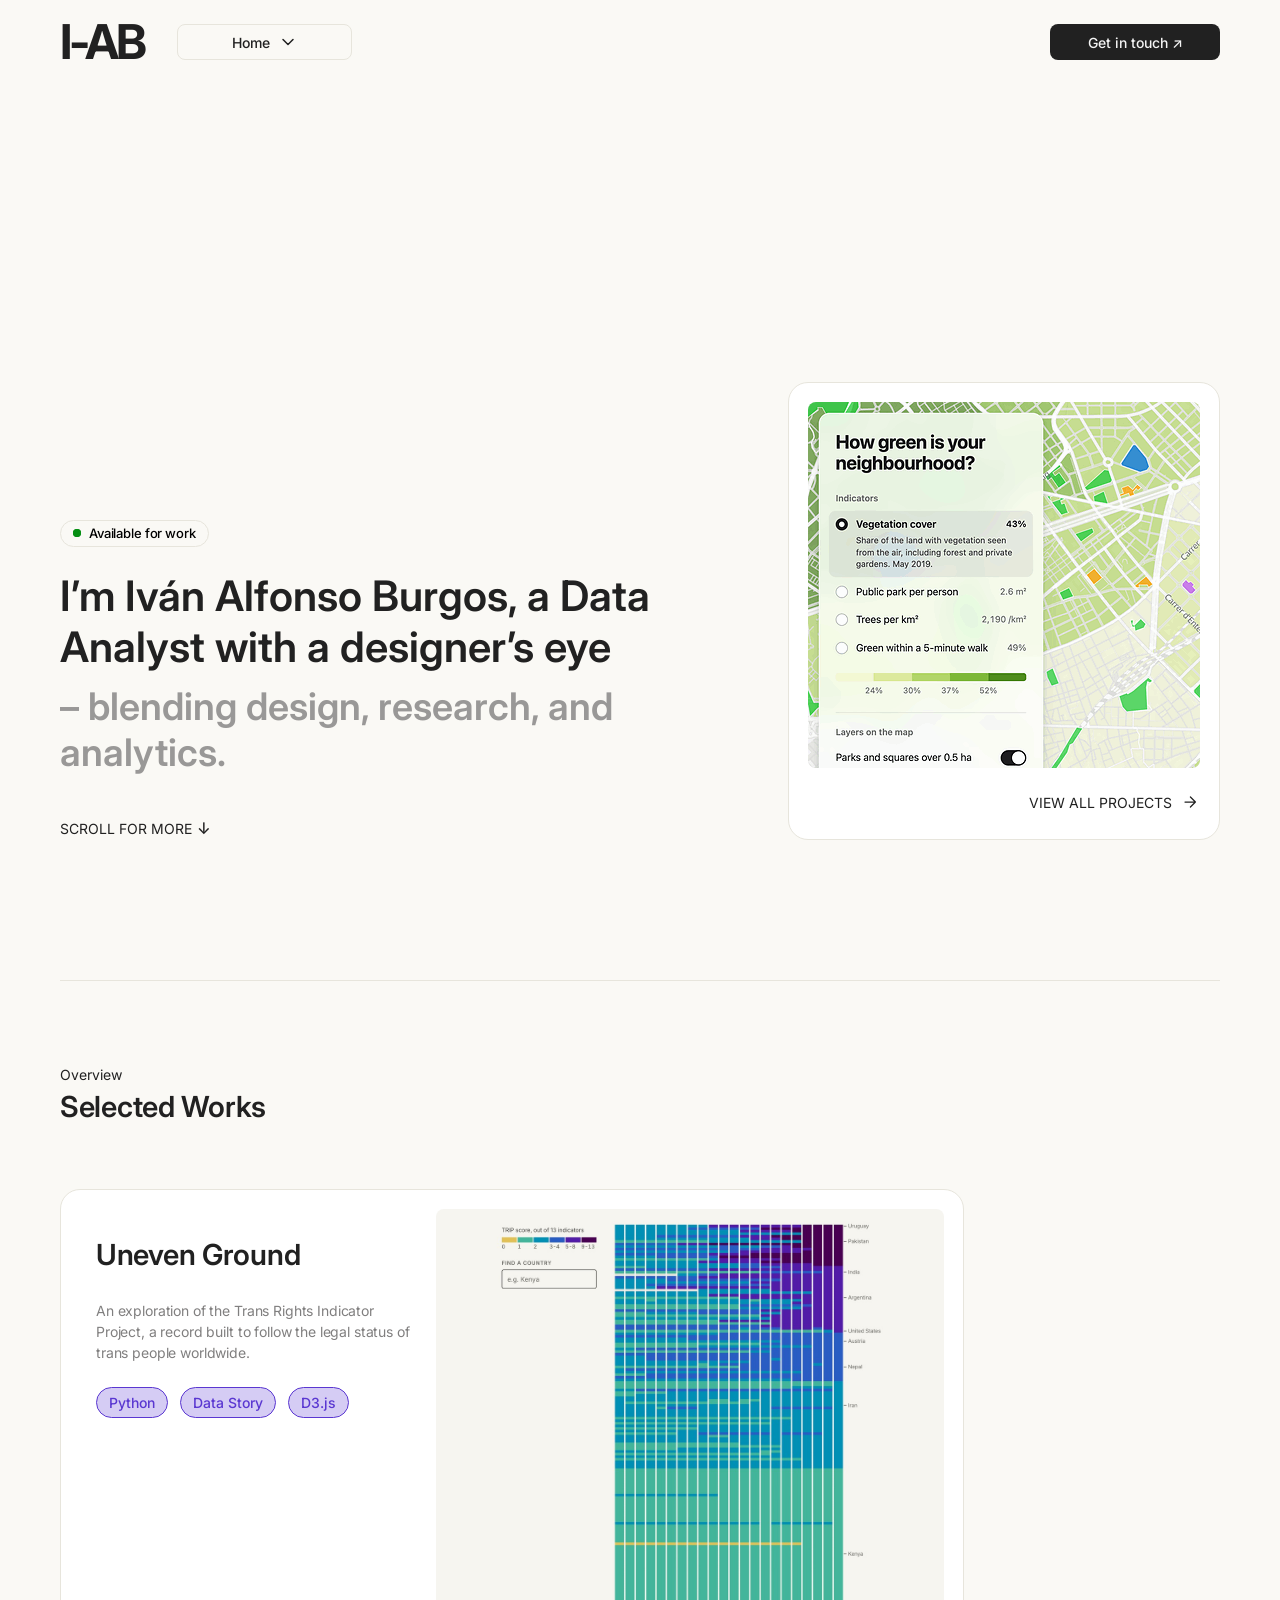
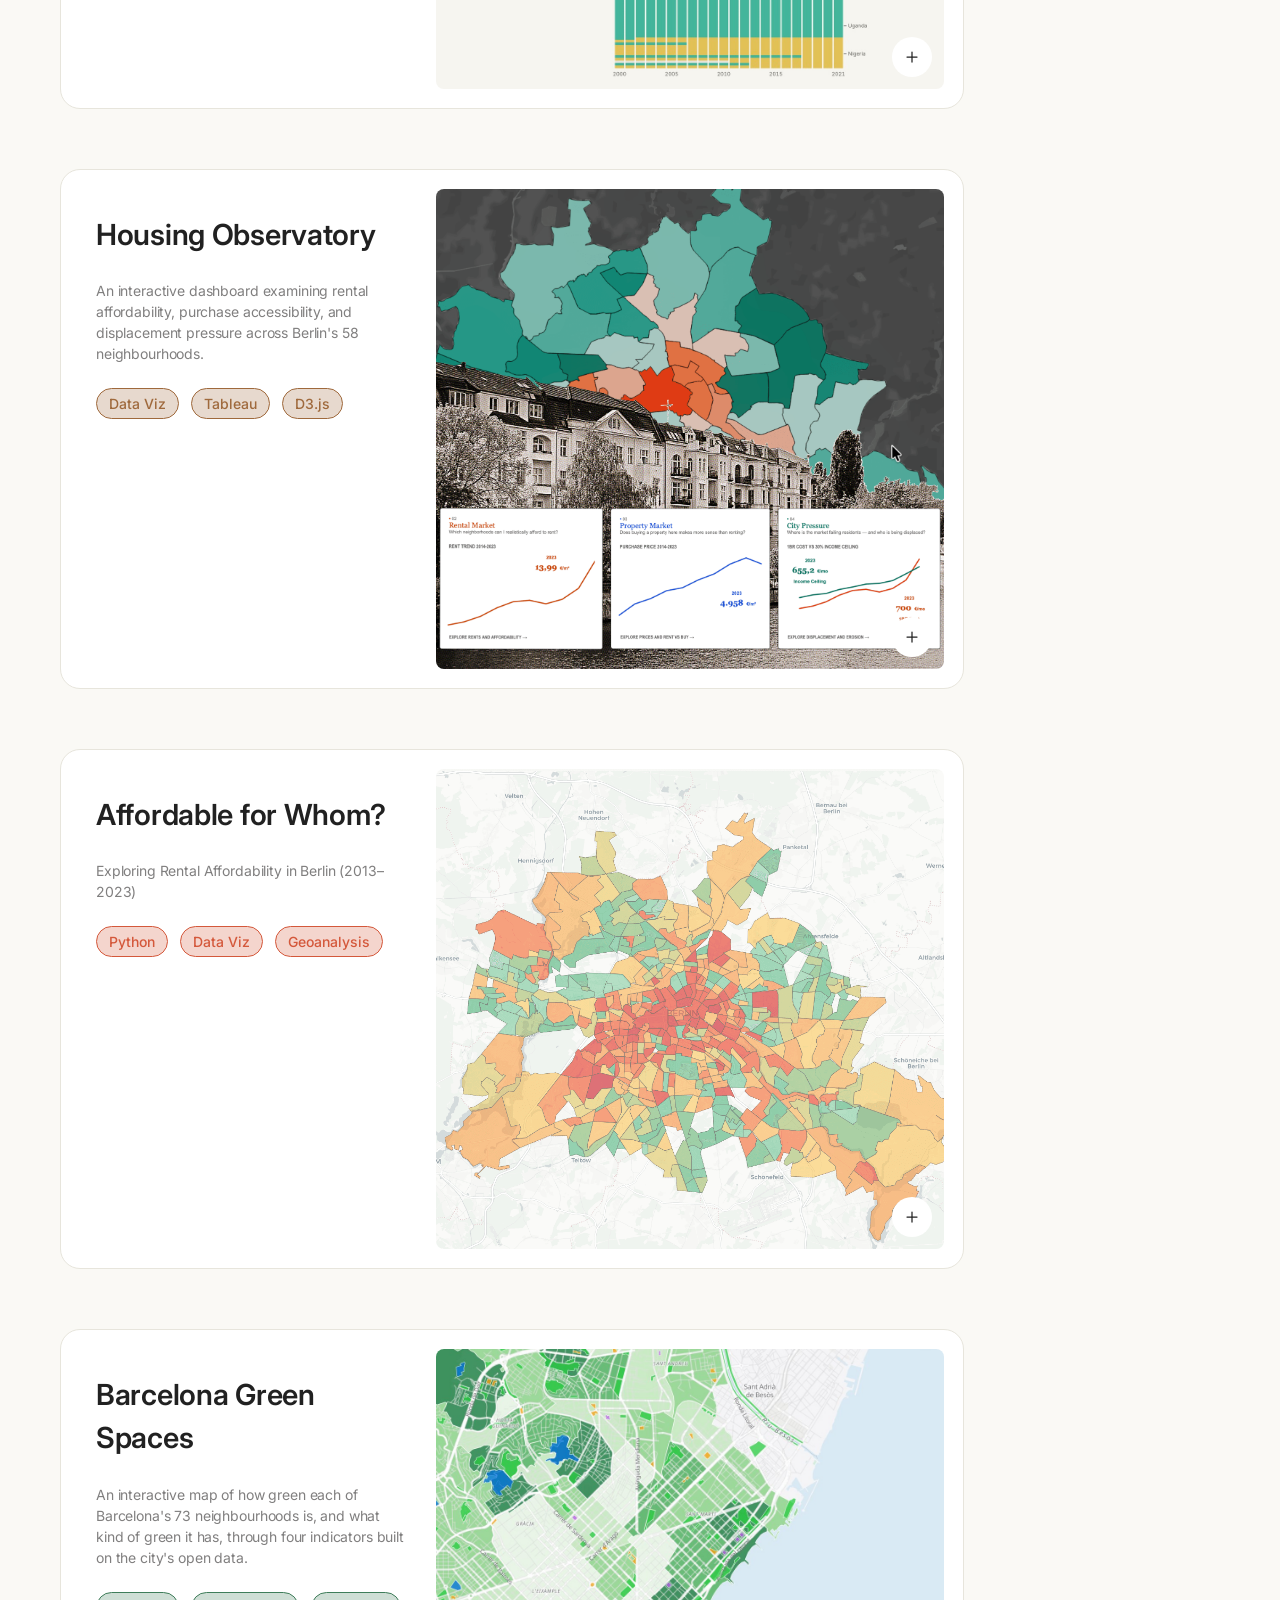
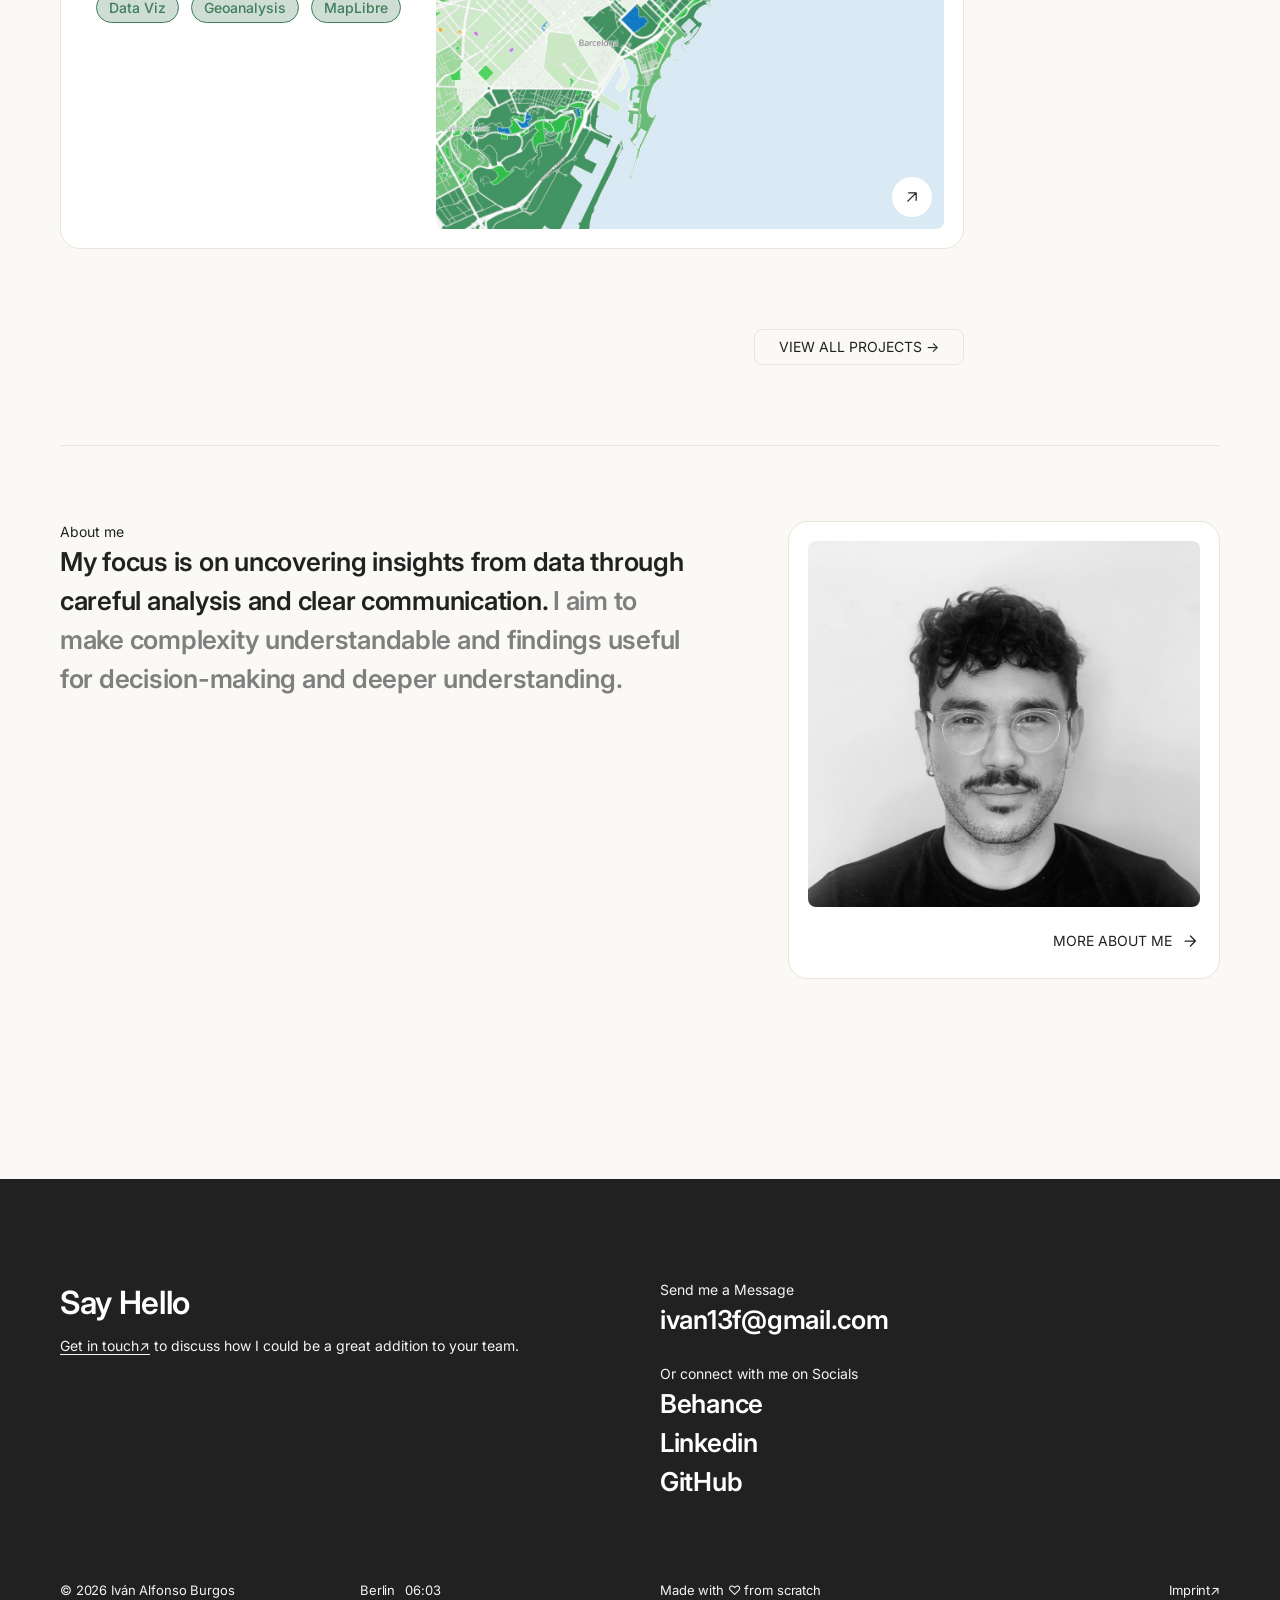
==== commit 0464c444: "Centre zoomed images and refresh Fig. 4 for every browser The lightbox now centres with flexbox and " ====
--- a/index.html
+++ b/index.html
@@ -15,7 +15,7 @@
   <link rel="preconnect" href="https://fonts.googleapis.com">
   <link rel="preconnect" href="https://fonts.gstatic.com" crossorigin>
   <link rel="stylesheet" href="https://fonts.googleapis.com/css2?family=Inter:wght@400;500;600;700&display=swap">
-  <link rel="stylesheet" href="css/style.css">
+  <link rel="stylesheet" href="css/style.css?v=20261109">
   <script>document.documentElement.classList.add("js")</script>
 </head>
 <body data-page="home" data-nav-appear>
@@ -88,7 +88,7 @@
 
   <div data-footer></div>
 
-  <script src="js/projects.js"></script>
-  <script src="js/site.js"></script>
+  <script src="js/projects.js?v=20261109"></script>
+  <script src="js/site.js?v=20261109"></script>
 </body>
 </html>
--- a/css/style.css
+++ b/css/style.css
@@ -117,7 +117,7 @@
   transition: background-color 0.25s ease, box-shadow 0.4s var(--ease-spring), color 0.25s ease;
 }
 .btn--dark { min-width: 170px; background: var(--ink); color: #f4f4f4; font-weight: 500; }
-.btn--dark:hover { background: #3a3a3a; }
+.btn--dark:hover { background: var(--bg); color: var(--ink); box-shadow: inset 0 0 0 1px var(--line); } /* inset, so the size doesn't shift */
 .btn--outline { border: 1px solid var(--line); color: var(--ink); background: transparent; text-transform: uppercase; }
 .btn--outline:hover { background: var(--surface); }
 .btn--lg { height: 50px; }
@@ -484,6 +484,7 @@
 }
 .plus svg { width: 20px; height: 20px; }
 .pcard:hover .plus { transform: rotate(90deg); }
+.pcard:hover .plus--out { transform: translate(2px, -2px); } /* links out of the site: nudge, don't spin the arrow */
 
 /* ==========================================================================
    Simple pages: Works, About, Imprint
@@ -642,6 +643,9 @@
 .case-content { flex: 1 1 0; min-width: 0; display: flex; flex-direction: column; gap: 80px; }
 .cs-hero { width: 100%; height: var(--side-h); border-radius: 16px; overflow: hidden; background: var(--fact); }
 .cs-hero img, .cs-hero video { width: 100%; height: 100%; object-fit: cover; }
+/* For a chart that must stay whole: fits inside the hero, on a background that matches the media */
+.cs-hero--fit { background: var(--hero-bg, var(--fact)); }
+.cs-hero--fit img, .cs-hero--fit video { object-fit: contain; }
 .facts {
   display: grid;
   grid-template-columns: repeat(4, minmax(0, 1fr));
@@ -670,9 +674,13 @@
 .prose { max-width: 628px; }
 .prose > * + * { margin-top: 12px; }
 .prose ul { padding-left: 20px; list-style: disc; }
+.prose .list--spaced > li + li { margin-top: 12px; } /* for bullets that are a few lines long */
 .prose strong { font-weight: 600; }
 .cs-media { width: 100%; border-radius: 16px; overflow: hidden; }
 .cs-media img, .cs-media video { width: 100%; height: auto; }
+/* For a chart exported edge to edge: a margin around it, on a background that matches the image (inline --media-bg) */
+.cs-media--pad { padding: 24px; background: var(--media-bg, var(--fact)); }
+.cs-subhead { max-width: 628px; font-size: 23px; line-height: 1.5; font-weight: 600; letter-spacing: -0.01em; }
 .zoomable { cursor: zoom-in; }
 
 .cols-3 { display: grid; grid-template-columns: repeat(3, minmax(0, 1fr)); gap: 40px; align-items: start; }
@@ -734,6 +742,8 @@
   border-radius: 16px;
   background: var(--surface);
 }
+.note--icon { display: flex; align-items: flex-start; gap: 16px; }
+.note__icon { width: 24px; height: 24px; flex: none; color: var(--accent); }
 
 .badge {
   display: grid;
@@ -750,6 +760,8 @@
 .steps { display: flex; flex-direction: column; gap: 40px; max-width: 628px; }
 .step { display: flex; gap: 30px; align-items: flex-start; }
 .step .prose > * + * { margin-top: 12px; }
+.steps--compact { gap: 12px; padding: 0; list-style: none; } /* a short numbered list, one line per item */
+.steps--compact .step { gap: 12px; align-items: center; }
 
 .annotated { position: relative; width: min(564px, 100%); }
 .annotated img { width: 100%; height: auto; }
@@ -772,6 +784,7 @@
 .concept { display: flex; flex-direction: column; gap: 40px; }
 .concept__row { display: grid; grid-template-columns: repeat(2, minmax(0, 1fr)); gap: 40px; align-items: start; }
 .concept__row--center { align-items: center; }
+.concept__row--thumb { grid-template-columns: minmax(0, 3fr) minmax(0, 2fr); } /* text with a small picture */
 .concept__img { width: 100%; height: auto; max-height: 396px; object-fit: contain; object-position: 50% 0; }
 
 /* ---------- More projects carousel ---------- */
@@ -826,8 +839,9 @@
   position: fixed;
   inset: 0;
   z-index: 100;
-  display: grid;
-  place-items: center;
+  display: flex;
+  align-items: center;
+  justify-content: center;
   padding: 40px;
   background: rgba(33, 33, 33, 0.7);
   opacity: 0;
@@ -836,15 +850,21 @@
   cursor: zoom-out;
 }
 .lightbox.is-open { opacity: 1; visibility: visible; transition: opacity 0.3s ease; }
+/* Sized from the window, not with percentages, so every browser centres it and fits it whole */
 .lightbox img {
-  max-width: min(1200px, 100%);
-  max-height: 100%;
+  flex: none;
+  width: auto;
+  height: auto;
+  max-width: min(1200px, calc(100vw - 80px));
+  max-height: calc(100vh - 80px);
+  max-height: calc(100dvh - 80px);
   border-radius: 16px;
   background: var(--surface);
   transform: scale(0.96);
   transition: transform 0.45s var(--ease-spring);
 }
 .lightbox.is-open img { transform: none; }
+.lightbox--pad img { padding: 30px; background: var(--lightbox-bg, var(--surface)); } /* opened from a .cs-media--pad frame */
 
 /* ==========================================================================
    FOOTER
@@ -914,8 +934,10 @@
   .facts { grid-template-columns: repeat(2, minmax(0, 1fr)); row-gap: 12px; }
   .cs-sections { gap: 80px; }
   .cols-3, .cols-2, .concept__row { grid-template-columns: minmax(0, 1fr); gap: 20px; }
+  .cs-media--pad { padding: 16px; }
   .persona { min-height: 0; gap: 32px; }
   .step { gap: 16px; }
+  .annotated .badge { width: 20px; height: 20px; font-size: 11px; box-shadow: 0 0 0 2px rgba(255, 255, 255, 0.6); }
 
   .more { padding-top: 80px; padding-bottom: 80px; }
   .mcard { flex-basis: min(320px, 85vw); }
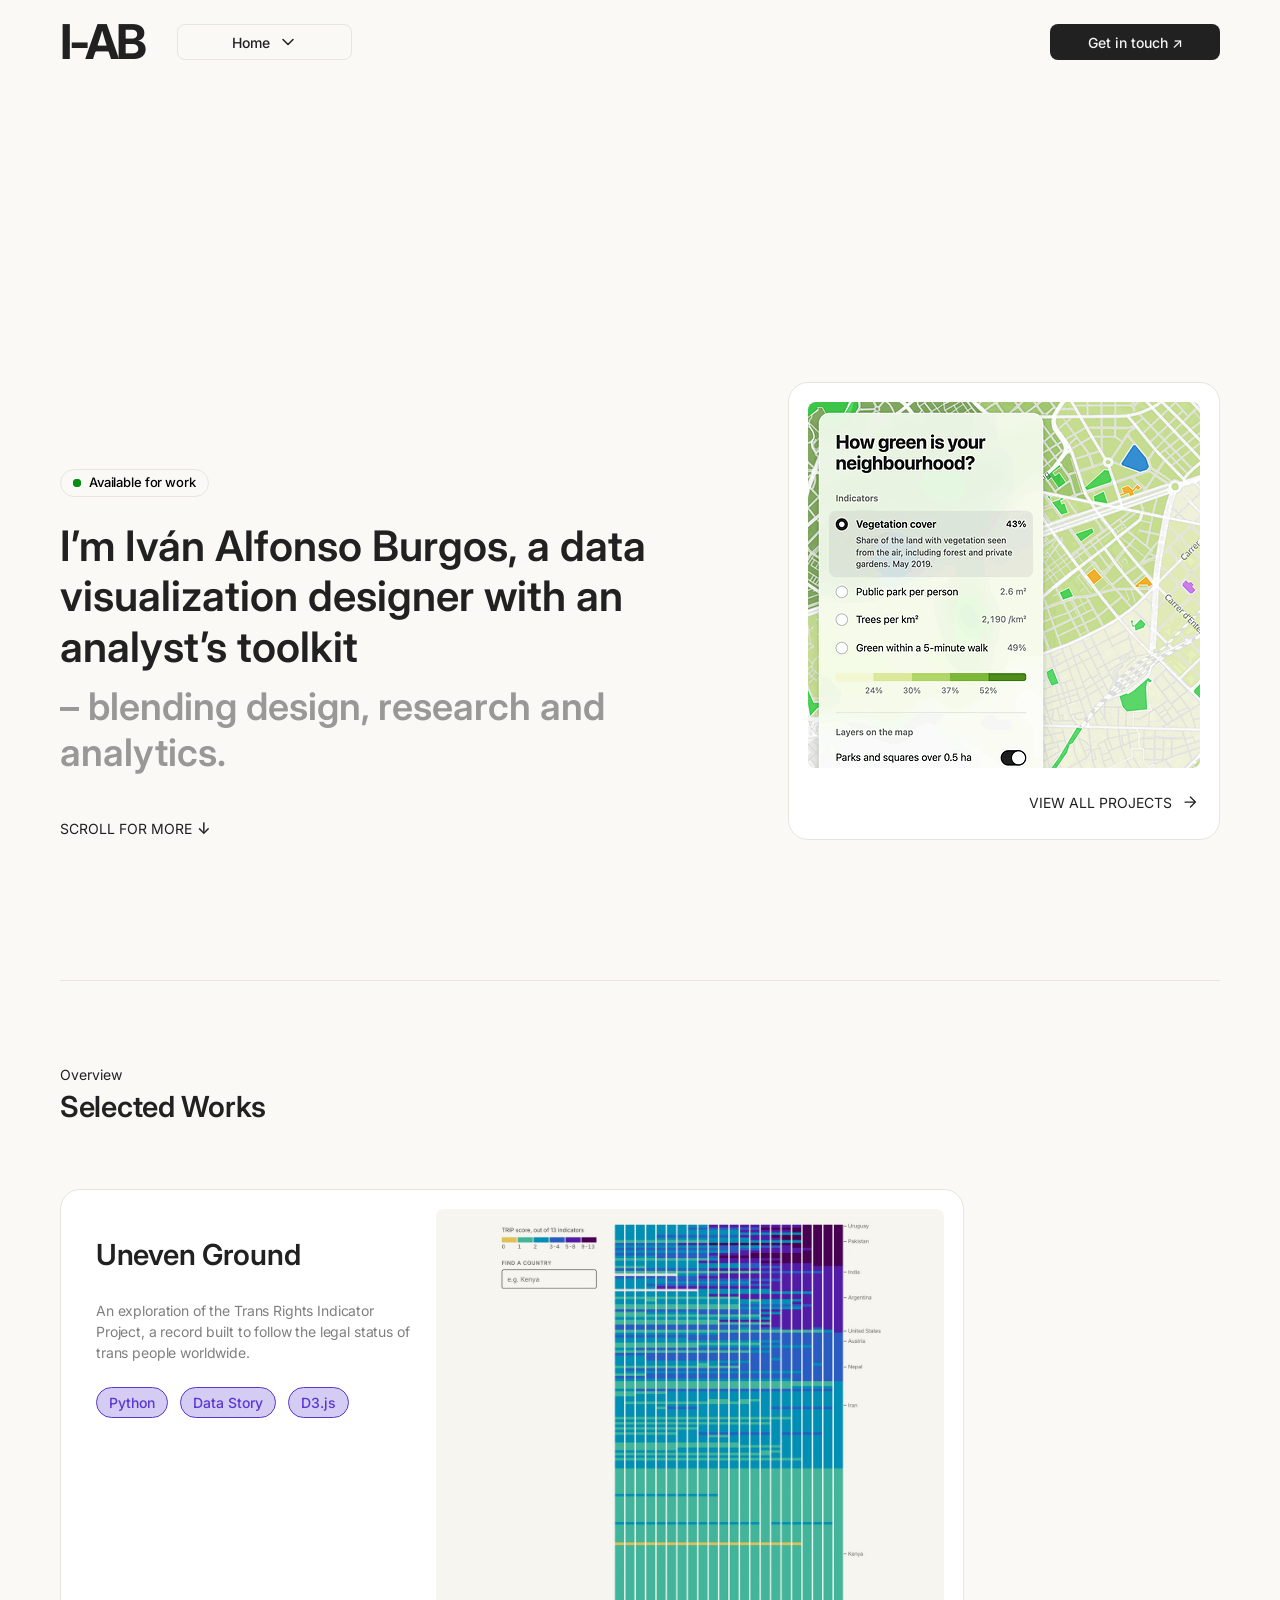
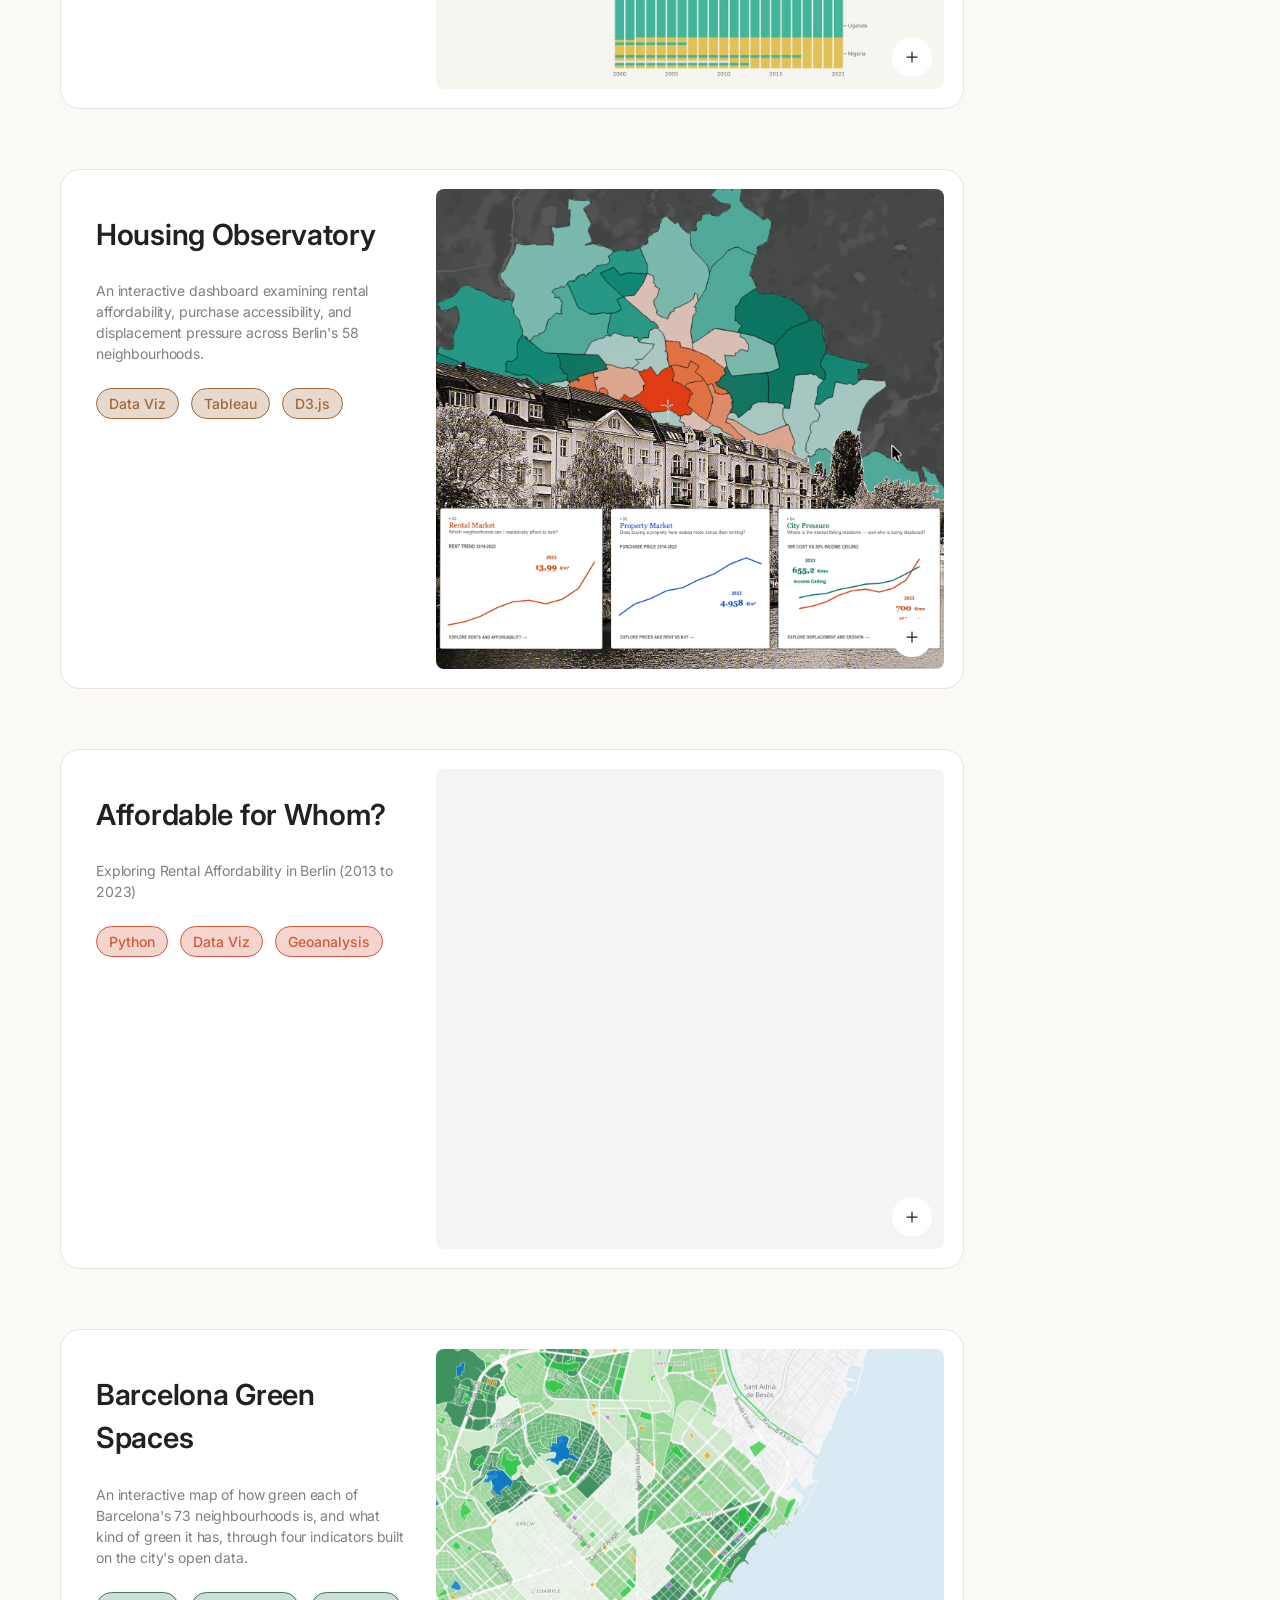
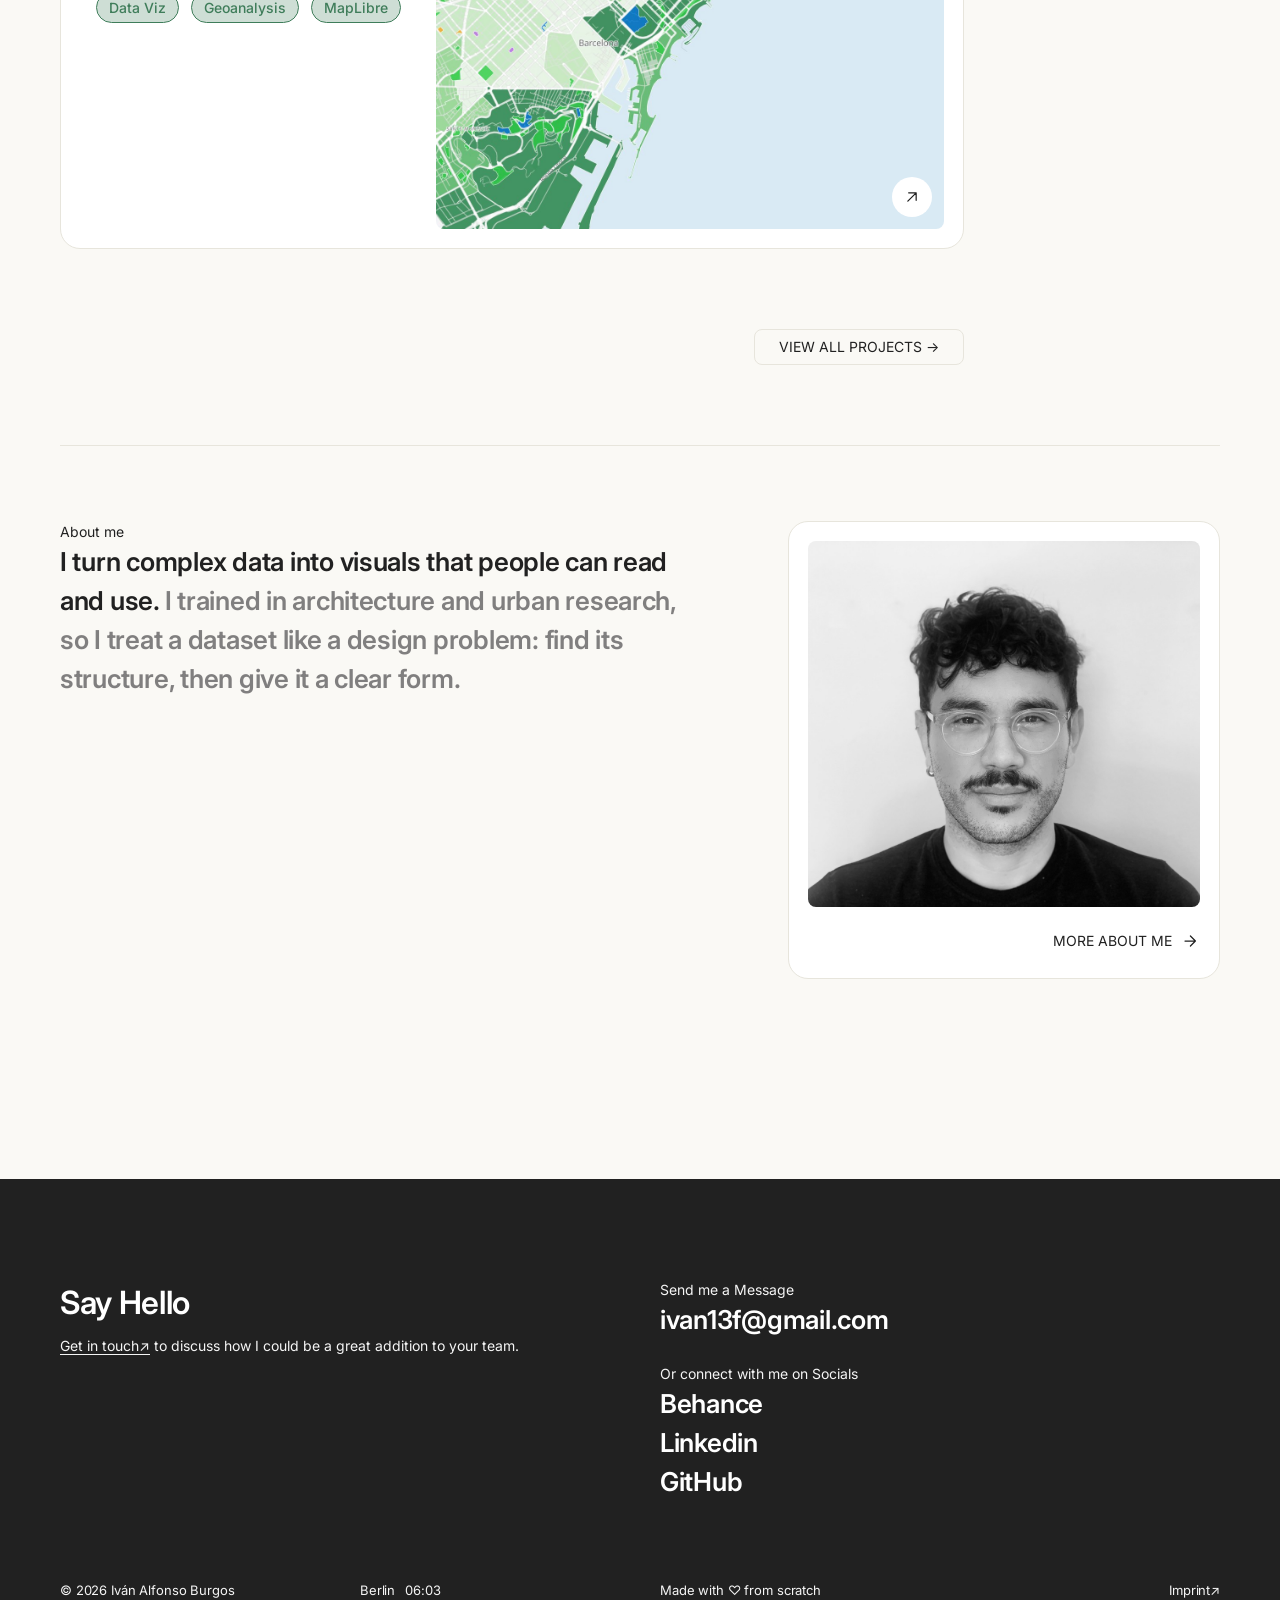
==== commit 4fc13683: "Rewrite the Home hero and About text Present the role as a data visualization designer with an analy" ====
--- a/index.html
+++ b/index.html
@@ -4,9 +4,9 @@
   <meta charset="utf-8">
   <meta name="viewport" content="width=device-width, initial-scale=1">
   <title>I-AB — Iván Alfonso Burgos</title>
-  <meta name="description" content="Portfolio of Iván Alfonso Burgos, a Data Analyst with a designer’s eye — blending design, research, and analytics.">
+  <meta name="description" content="Portfolio of Iván Alfonso Burgos, a data visualization designer with an analyst’s toolkit, blending design, research and analytics.">
   <meta property="og:title" content="I-AB — Iván Alfonso Burgos">
-  <meta property="og:description" content="Data Analyst with a designer’s eye — blending design, research, and analytics.">
+  <meta property="og:description" content="Data visualization designer with an analyst’s toolkit, blending design, research and analytics.">
   <meta property="og:image" content="https://www.ivan-alfonsoburgos.com/assets/img/og-image.png">
   <meta name="twitter:card" content="summary_large_image">
   <link rel="icon" href="assets/img/favicon-light.png" media="(prefers-color-scheme: light)">
@@ -29,12 +29,12 @@
           <p class="available" data-appear="down"><span class="available__dot" aria-hidden="true"></span>Available for work</p>
 
           <div class="hero__copy" data-appear="right">
-            <h1 class="t-display">I’m Iván Alfonso Burgos, a Data Analyst with a designer’s eye</h1>
+            <h1 class="t-display">I’m Iván Alfonso Burgos, a data visualization designer with an analyst’s toolkit</h1>
             <p class="ticker" data-ticker>
-              <span class="ticker__line">– blending design, research, and analytics.</span>
+              <span class="ticker__line">– blending design, research and analytics.</span>
+              <span class="ticker__line">– equal parts detail-oriented and big-picture thinker.</span>
+              <span class="ticker__line">– taking a dataset from raw tables to a published story.</span>
               <span class="ticker__line">– eager to apply my diverse skillset.</span>
-              <span class="ticker__line">– equal parts detail-oriented and big-picture thinker.</span>
-              <span class="ticker__line">– passionate about transforming data into visual insights.</span>
             </p>
           </div>
 
@@ -71,7 +71,7 @@
         <div class="home-about__row">
           <div class="home-about__text" data-reveal>
             <p class="t-small" id="about-title">About me</p>
-            <p class="t-lead c-muted"><span class="c-ink">My focus is on uncovering insights from data through careful analysis and clear communication.</span> I aim to make complexity understandable and findings useful for decision-making and deeper understanding.</p>
+            <p class="t-lead c-muted"><span class="c-ink">I turn complex data into visuals that people can read and use.</span> I trained in architecture and urban research, so I treat a dataset like a design problem: find its structure, then give it a clear form.</p>
           </div>
           <a class="link-card" href="about.html" data-reveal="left">
             <div class="link-card__media">
--- a/css/style.css
+++ b/css/style.css
@@ -686,6 +686,7 @@
 .cols-3 { display: grid; grid-template-columns: repeat(3, minmax(0, 1fr)); gap: 40px; align-items: start; }
 .cols-2 { display: grid; grid-template-columns: repeat(2, minmax(0, 1fr)); gap: 40px; }
 .cols-2--tight { gap: 20px; }
+.cols--equal { align-items: stretch; } /* every card in a row as tall as the tallest */
 
 .persona {
   display: flex;
@@ -892,6 +893,12 @@
 /* ==========================================================================
    RESPONSIVE
    ========================================================================== */
+/* Desktop case studies on small windows: beside the sidebar, three columns would be under 220px
+   (narrower than on any tablet), so cards that need room stack instead */
+@media (min-width: 1024px) and (max-width: 1199.98px) {
+  .cols-3--stack-narrow { grid-template-columns: minmax(0, 1fr); gap: 20px; }
+}
+
 @media (max-width: 1023.98px) {
   .case { flex-direction: column; padding-top: calc(var(--nav-h) + 16px); }
   .case-side { position: static; flex: none; width: 100%; height: auto; }
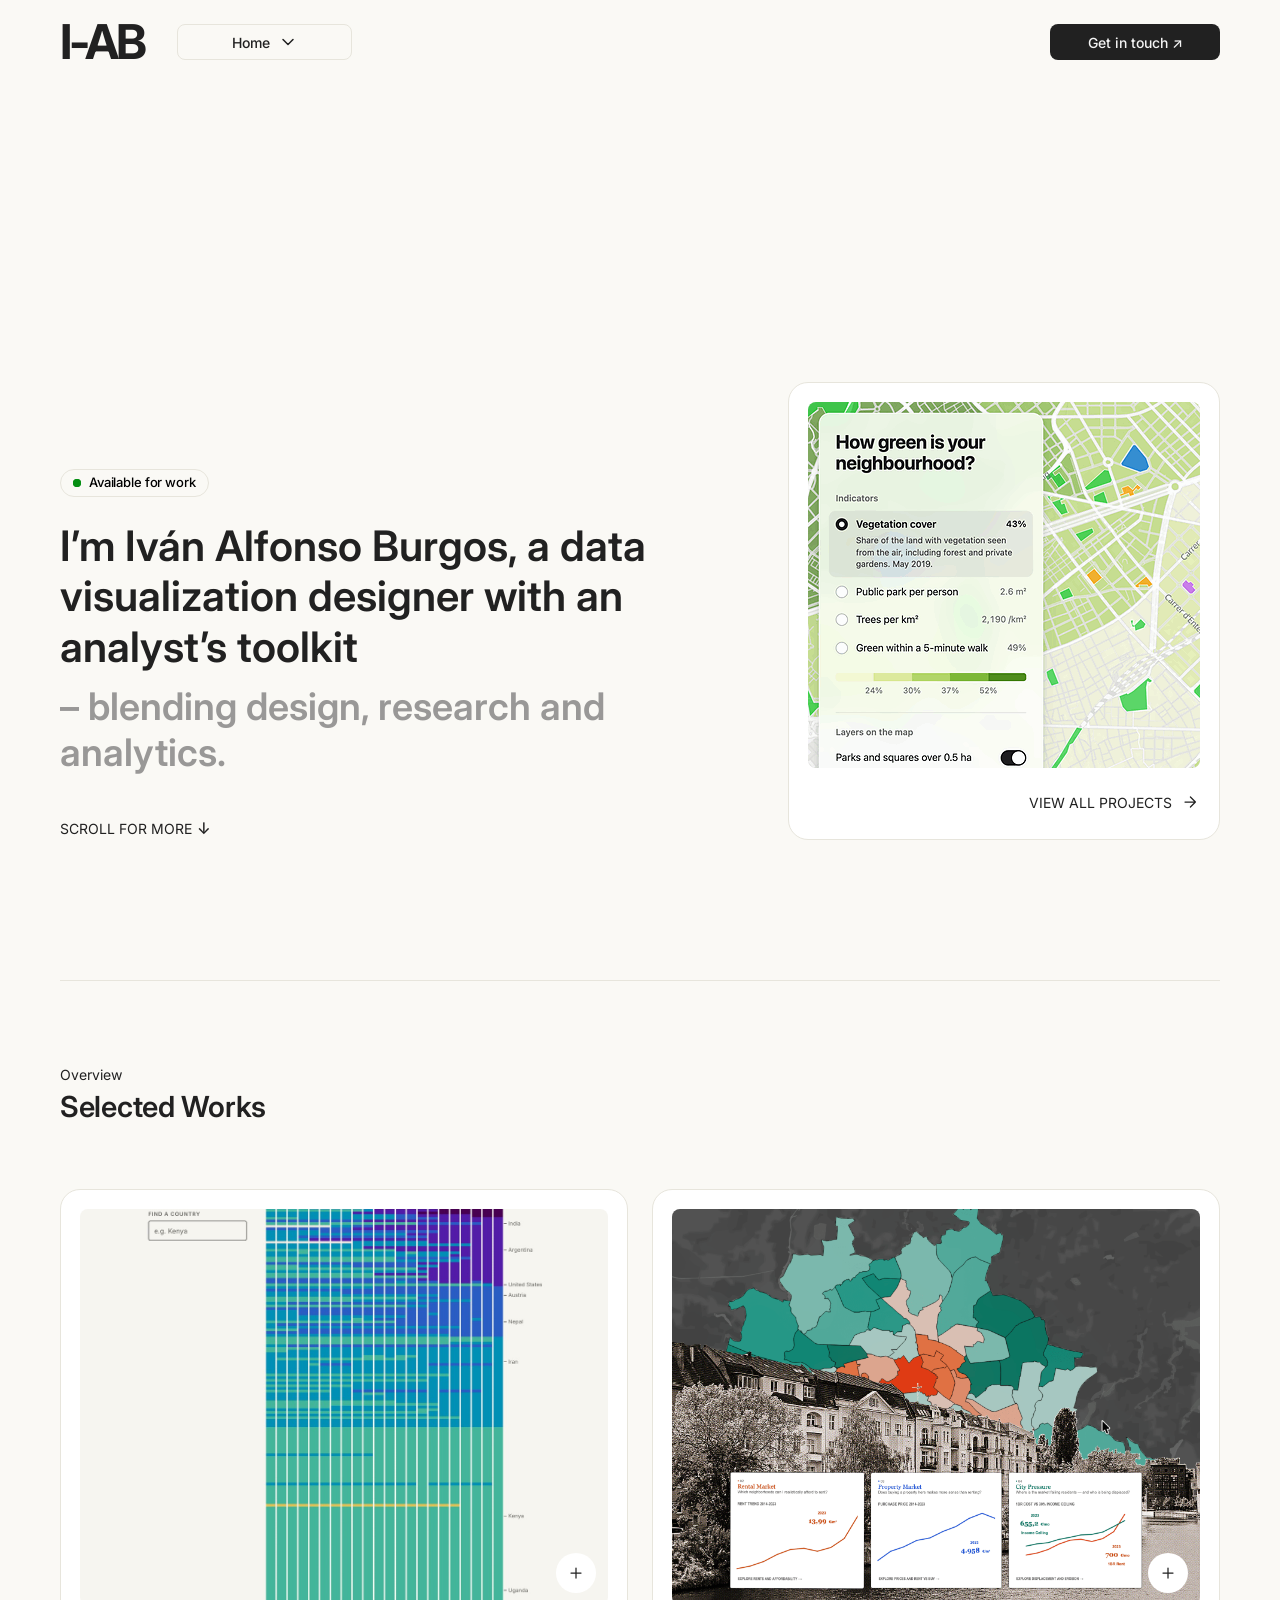
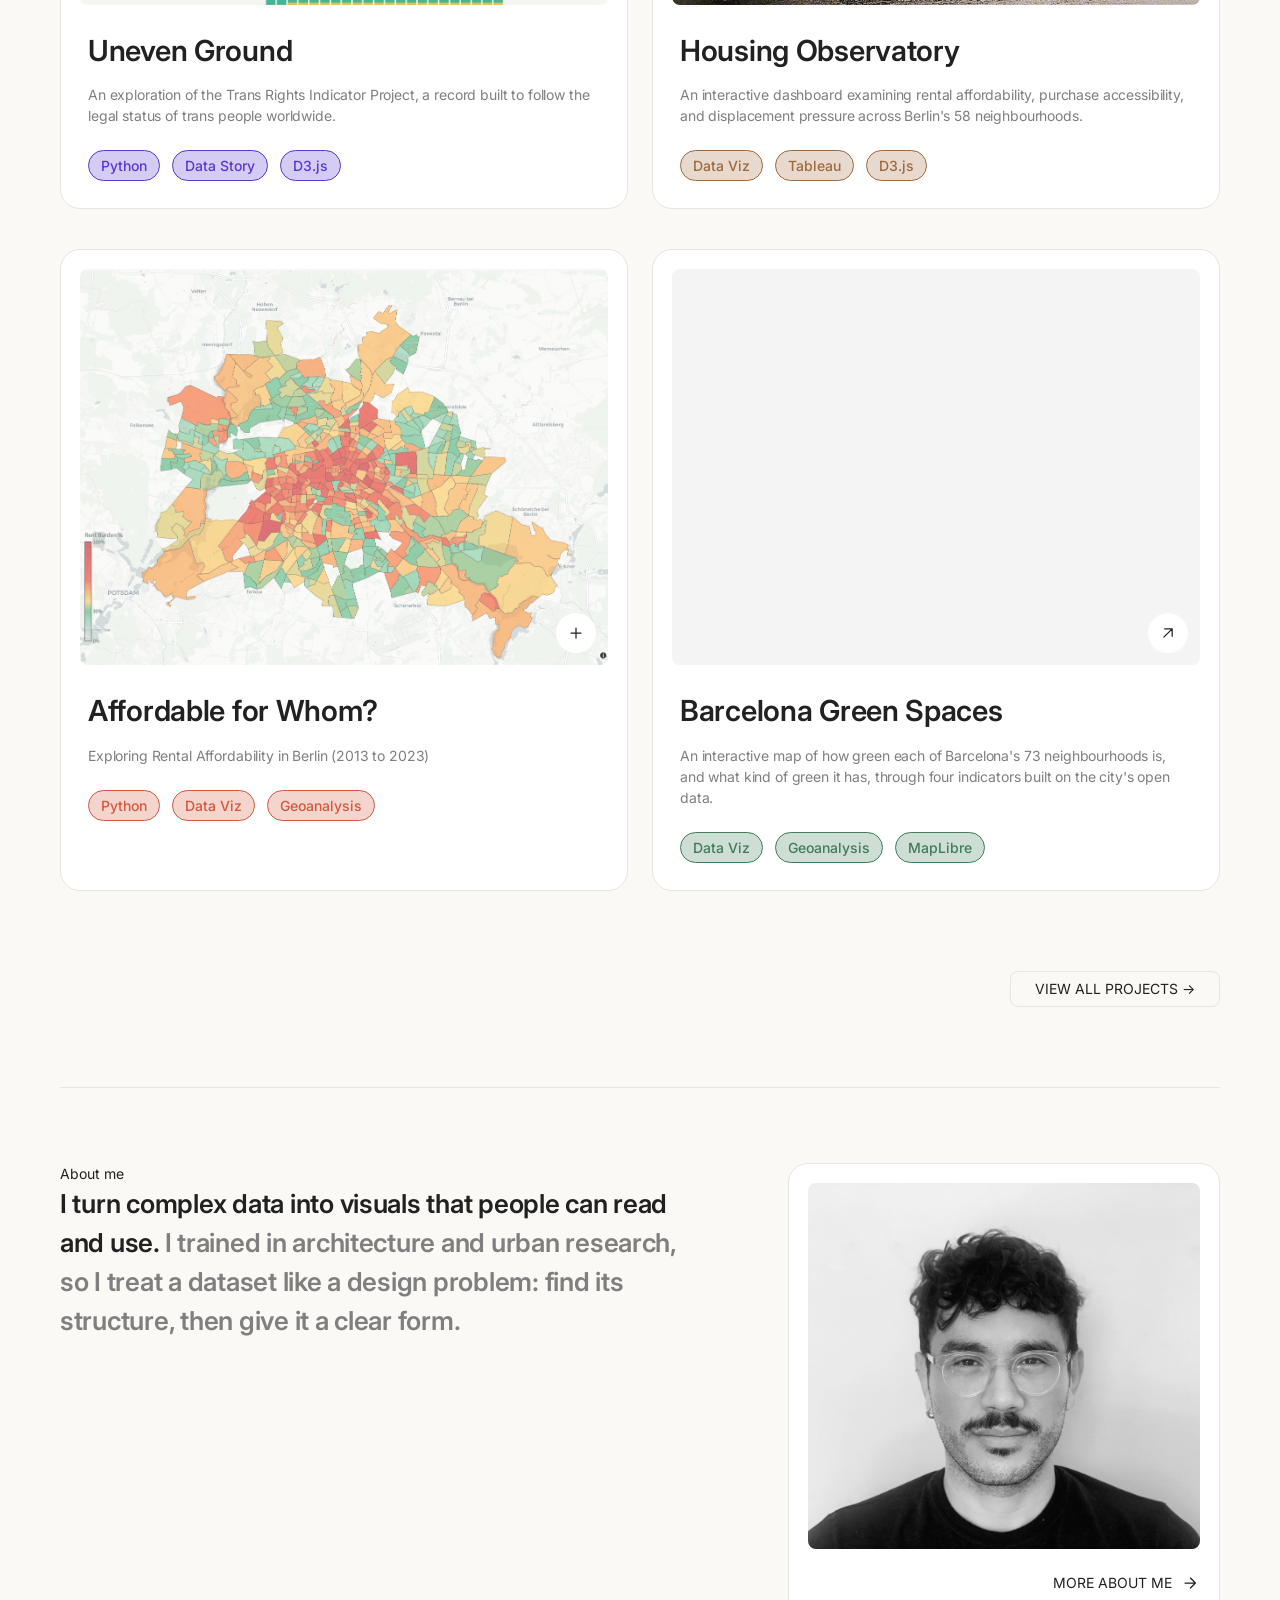
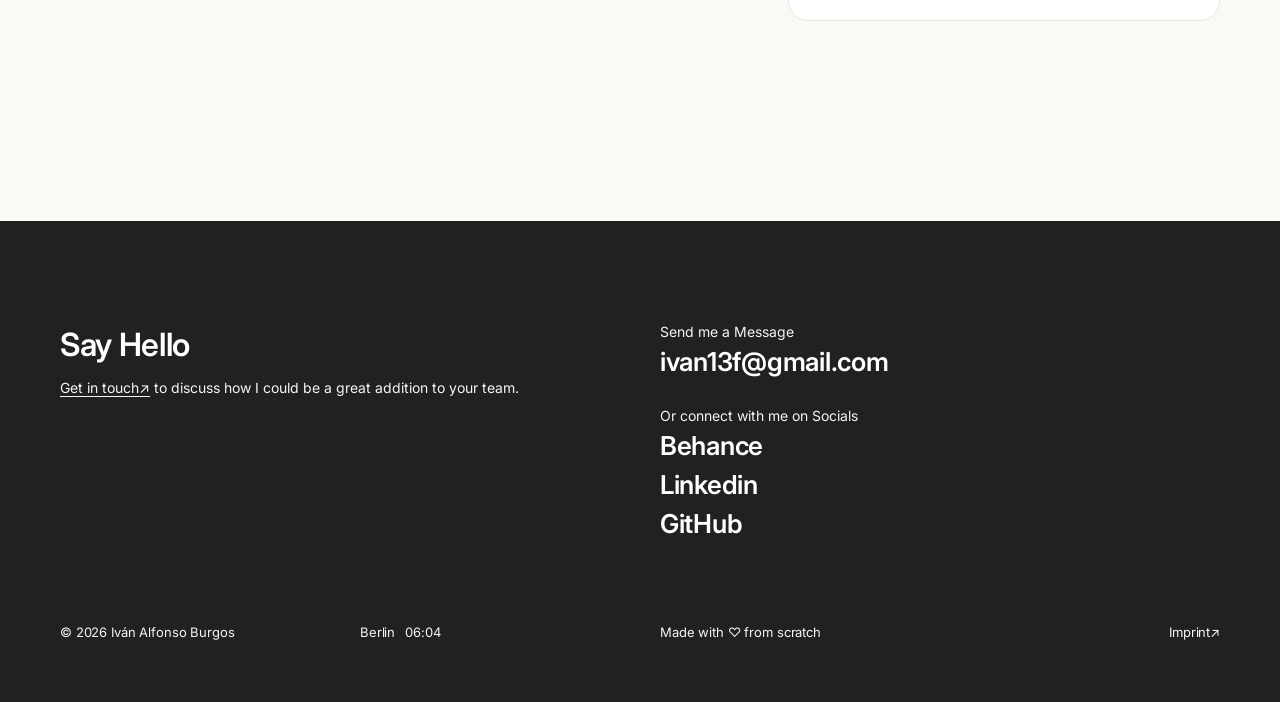
==== commit 5c0d4ee0: "Show Home project cards in a full-width 2x2 grid Co-Authored-By: Claude Opus 5.5 <noreply@anthropic." ====
--- a/index.html
+++ b/index.html
@@ -15,7 +15,7 @@
   <link rel="preconnect" href="https://fonts.googleapis.com">
   <link rel="preconnect" href="https://fonts.gstatic.com" crossorigin>
   <link rel="stylesheet" href="https://fonts.googleapis.com/css2?family=Inter:wght@400;500;600;700&display=swap">
-  <link rel="stylesheet" href="css/style.css?v=20261109">
+  <link rel="stylesheet" href="css/style.css?v=20261111">
   <script>document.documentElement.classList.add("js")</script>
 </head>
 <body data-page="home" data-nav-appear>
@@ -61,7 +61,7 @@
           <p class="t-small">Overview</p>
           <h2 class="t-h2" id="works-title">Selected Works</h2>
         </div>
-        <div class="project-list" data-project-list></div>
+        <div class="project-list project-list--grid" data-project-list></div>
         <div class="project-list__more"><a class="btn btn--outline" href="works.html">View all projects →</a></div>
       </section>
 
@@ -88,7 +88,7 @@
 
   <div data-footer></div>
 
-  <script src="js/projects.js?v=20261109"></script>
-  <script src="js/site.js?v=20261109"></script>
+  <script src="js/projects.js?v=20261111"></script>
+  <script src="js/site.js?v=20261111"></script>
 </body>
 </html>
--- a/css/style.css
+++ b/css/style.css
@@ -432,6 +432,14 @@
   margin-top: 60px;
 }
 .project-list__more { display: flex; justify-content: flex-end; max-width: 904px; margin-top: 80px; }
+/* Home: 2-column grid at full content width, image on top of each card */
+.project-list--grid { display: grid; grid-template-columns: repeat(2, minmax(0, 1fr)); gap: 40px 24px; max-width: none; }
+.project-list--grid + .project-list__more { max-width: none; }
+.project-list--grid .pcard { height: 100%; }
+.project-list--grid .pcard__box { flex-direction: column; height: 100%; gap: 0; }
+.project-list--grid .pcard__media { order: -1; aspect-ratio: 4 / 3; flex: none; }
+.project-list--grid .pcard__info { flex: 1 1 auto; padding: 24px 8px 8px; }
+.project-list--grid .pcard__head { gap: 12px; }
 
 .home-about { display: flex; flex-direction: column; gap: 75px; padding: 80px 0 200px; }
 .home-about__row { display: flex; justify-content: space-between; gap: 40px; align-items: flex-start; }
@@ -921,6 +929,7 @@
   .link-card { max-width: none; }
 
   .project-list, .works-list { margin-top: 40px; gap: 40px; }
+  .project-list--grid { grid-template-columns: 1fr; }
   .pcard__box { flex-direction: column; height: auto; gap: 0; }
   .pcard__media { order: -1; aspect-ratio: 4 / 3; flex: none; }
   .pcard__info { flex: none; padding: 24px 8px 8px; }
